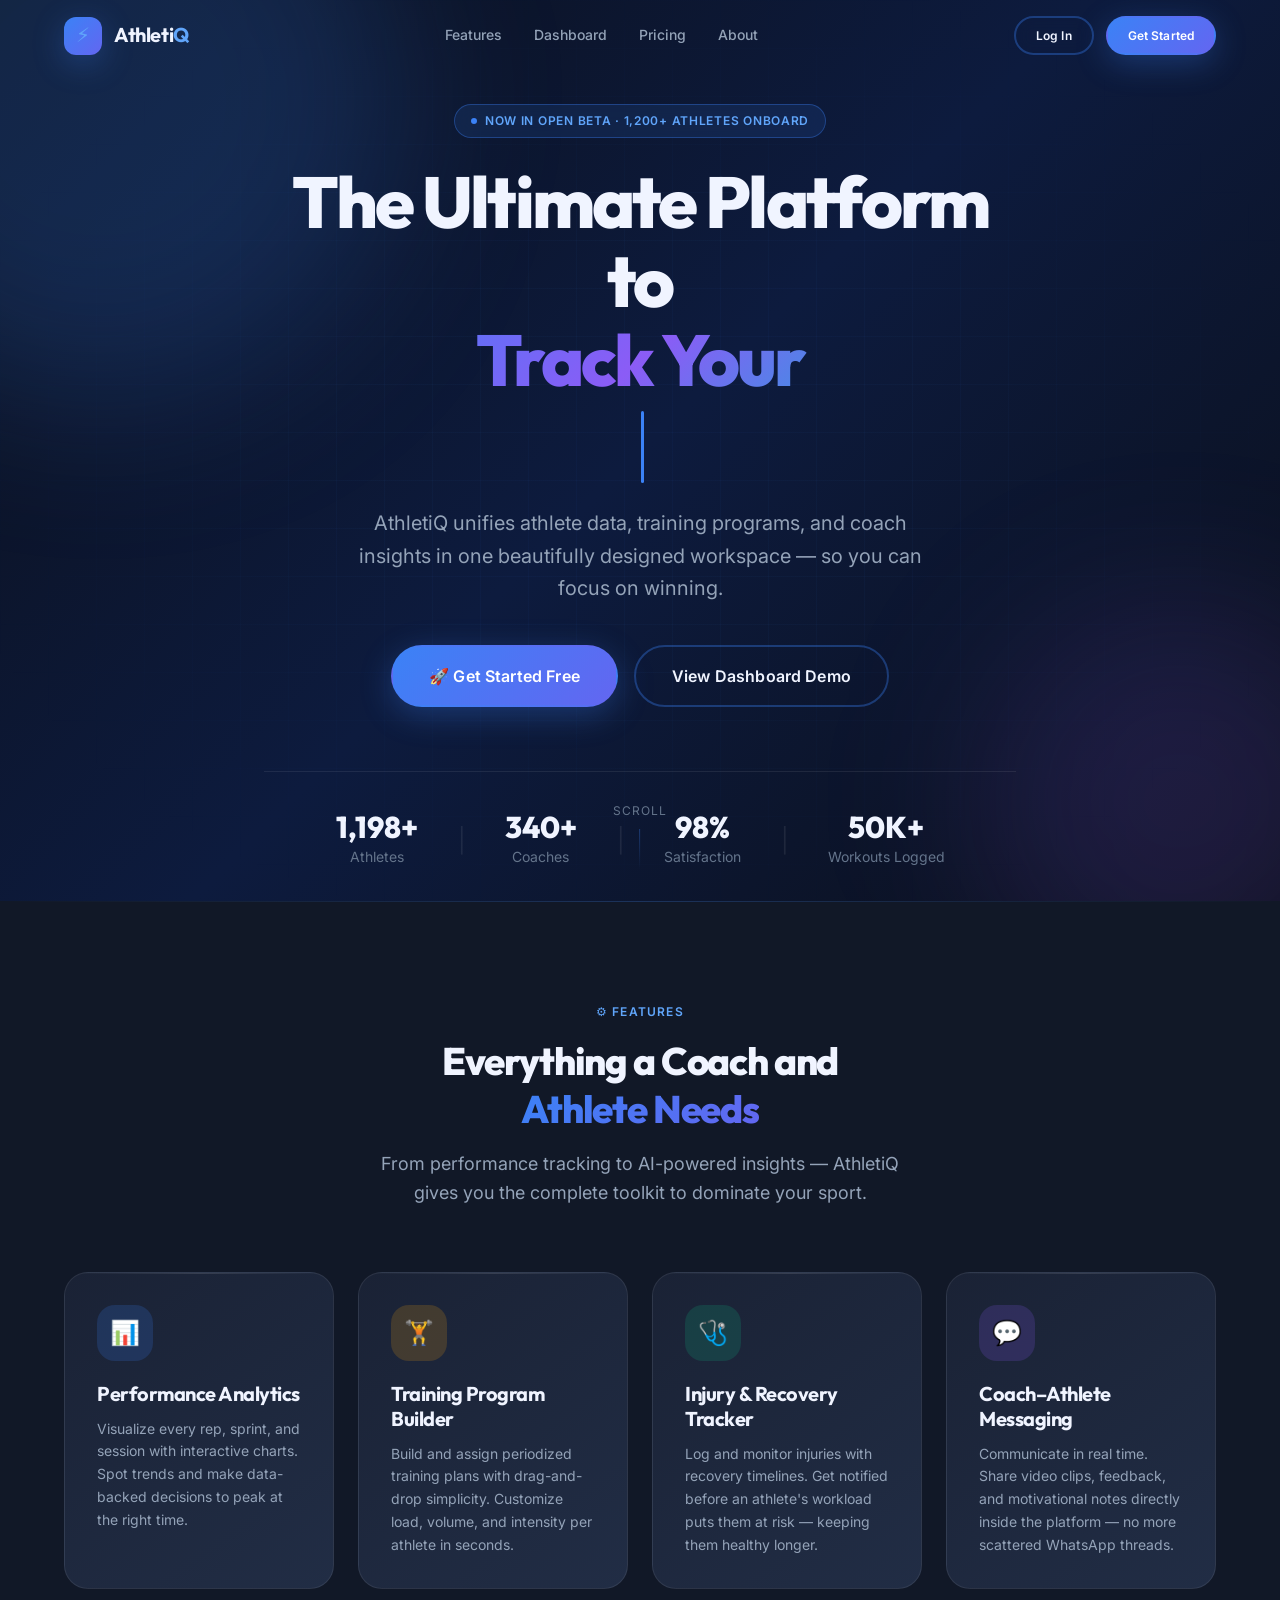
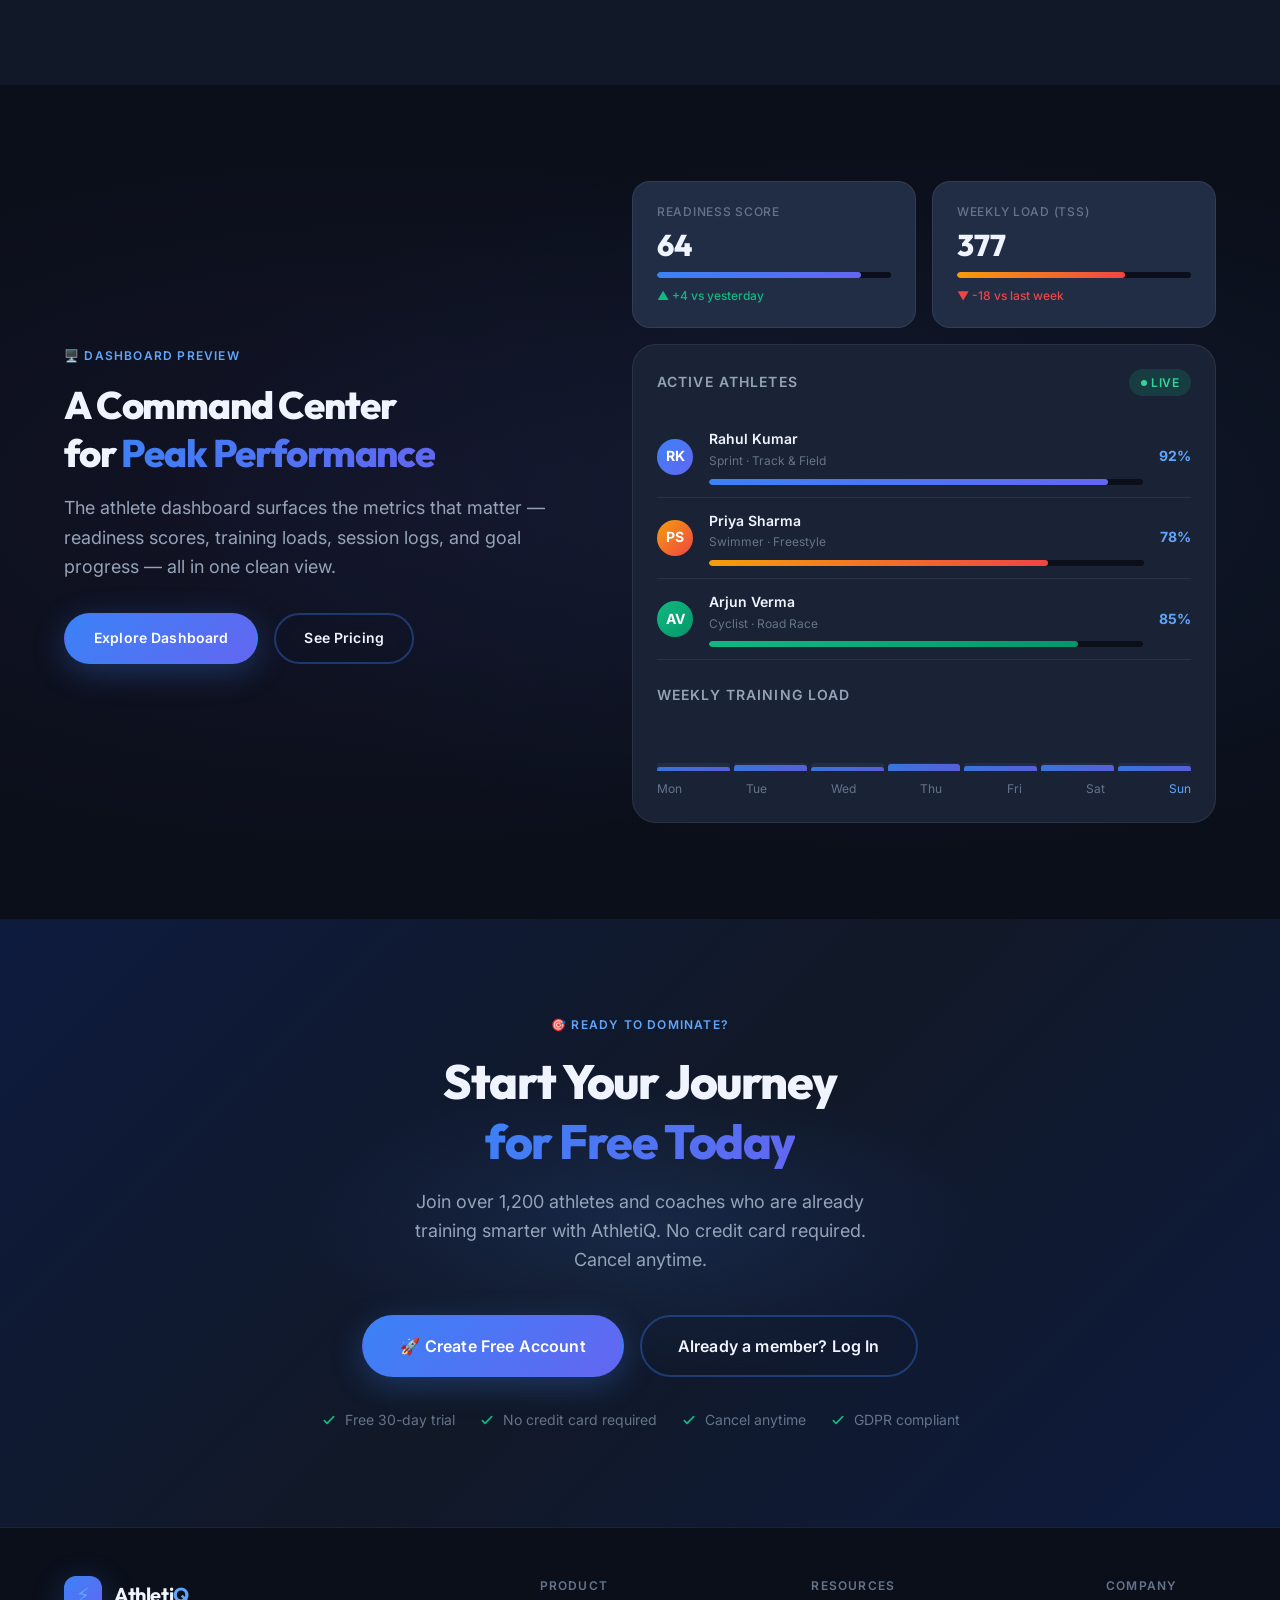
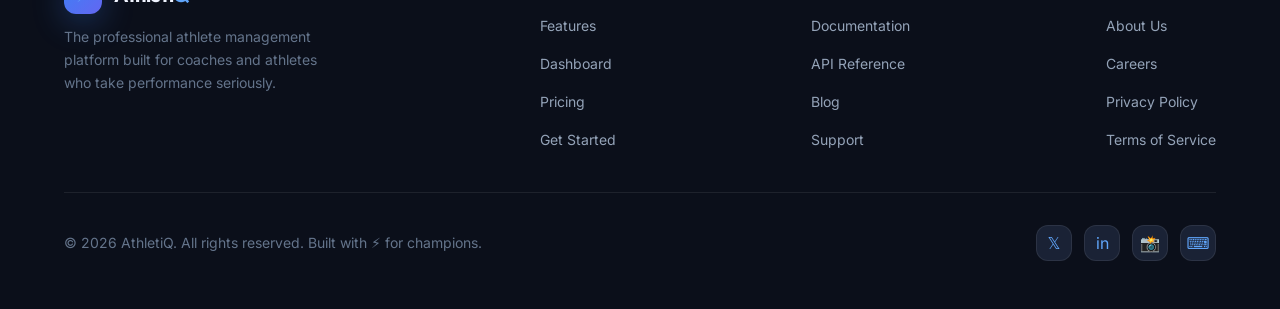
==== index.html @ e7fbe0a1 "Added frontend files" ====
<!DOCTYPE html>
<html lang="en">
<head>
  <meta charset="UTF-8" />
  <meta name="viewport" content="width=device-width, initial-scale=1.0" />
  <meta name="description" content="AthletiQ – The professional Athlete Management System for coaches and athletes. Track performance, manage training programs, and reach peak potential." />
  <meta name="keywords" content="athlete management, sports performance, coaching platform, training tracker" />
  <meta name="author" content="AthletiQ Team" />

  <!-- Open Graph -->
  <meta property="og:title" content="AthletiQ – Athlete Management System" />
  <meta property="og:description" content="Track performance, manage training programs, and reach peak potential." />
  <meta property="og:type" content="website" />

  <title>AthletiQ – Athlete Management System</title>

  <!-- Favicon (emoji fallback) -->
  <link rel="icon" href="data:image/svg+xml,<svg xmlns='http://www.w3.org/2000/svg' viewBox='0 0 100 100'><text y='.9em' font-size='90'>⚡</text></svg>" />

  <!-- CSS: Design Tokens → Base → Components → Layout → Page → Responsive -->
  <link rel="stylesheet" href="assets/css/variables.css" />
  <link rel="stylesheet" href="assets/css/base.css" />
  <link rel="stylesheet" href="assets/css/components.css" />
  <link rel="stylesheet" href="assets/css/layout.css" />
  <link rel="stylesheet" href="assets/css/home.css" />
  <link rel="stylesheet" href="assets/css/responsive.css" />
</head>

<body>

  <!-- ====================================================
       NAVBAR
       ==================================================== -->
  <header id="navbar" class="navbar" role="banner">
    <div class="container">

      <!-- Logo -->
      <a href="#" class="nav-logo" aria-label="AthletiQ Home">
        <div class="nav-logo-icon" aria-hidden="true">⚡</div>
        <span class="nav-logo-text">Athleti<span>Q</span></span>
      </a>

      <!-- Desktop Navigation -->
      <nav class="nav-links" role="navigation" aria-label="Main navigation">
        <a href="#features"   class="nav-link">Features</a>
        <a href="#dashboard"  class="nav-link">Dashboard</a>
        <a href="#pricing"    class="nav-link">Pricing</a>
        <a href="#about"      class="nav-link">About</a>
      </nav>

      <!-- Desktop Auth Buttons -->
      <div class="nav-actions">
        <a href="pages/login.html"    class="btn btn-outline btn-sm">Log In</a>
        <a href="pages/register.html" class="btn btn-primary btn-sm">Get Started</a>
      </div>

      <!-- Mobile Hamburger -->
      <button
        id="hamburger"
        class="nav-hamburger"
        aria-label="Toggle navigation"
        aria-expanded="false"
        aria-controls="mobileMenu"
      >
        <span></span>
        <span></span>
        <span></span>
      </button>

    </div><!-- /.container -->
  </header>

  <!-- Mobile Navigation Menu -->
  <nav id="mobileMenu" class="nav-mobile" role="navigation" aria-label="Mobile navigation">
    <a href="#features"   class="nav-link">Features</a>
    <a href="#dashboard"  class="nav-link">Dashboard</a>
    <a href="#pricing"    class="nav-link">Pricing</a>
    <a href="#about"      class="nav-link">About</a>
    <div style="display:flex;gap:var(--sp-3);margin-top:var(--sp-2);">
      <a href="pages/login.html"    class="btn btn-outline btn-sm" style="flex:1;justify-content:center;">Log In</a>
      <a href="pages/register.html" class="btn btn-primary btn-sm" style="flex:1;justify-content:center;">Get Started</a>
    </div>
  </nav>


  <main>

    <!-- ====================================================
         HERO SECTION
         ==================================================== -->
    <section id="home" class="hero" aria-labelledby="hero-heading">

      <!-- Decorative background grid -->
      <div class="hero-grid" aria-hidden="true"></div>

      <!-- Glow orbs -->
      <div class="glow-orb orb-blue  hero-orb-1" aria-hidden="true"></div>
      <div class="glow-orb orb-purple hero-orb-2" aria-hidden="true"></div>

      <div class="hero-content">

        <!-- Pre-title badge -->
        <div class="hero-badge fade-up" aria-label="Trusted by professionals">
          <span class="hero-badge-dot" aria-hidden="true"></span>
          Now in Open Beta · 1,200+ Athletes Onboard
        </div>

        <!-- Main Headline -->
        <h1 id="hero-heading" class="hero-title fade-up delay-1">
          The Ultimate Platform to
          <span class="hero-title-line2" id="typewriter-target" aria-live="polite">Track Your Performance</span><span class="typewriter-cursor" aria-hidden="true"></span>
        </h1>

        <!-- Sub-text -->
        <p class="hero-sub fade-up delay-2">
          AthletiQ unifies athlete data, training programs, and coach insights in one
          beautifully designed workspace — so you can focus on winning.
        </p>

        <!-- CTAs -->
        <div class="hero-cta fade-up delay-3">
          <a href="pages/register.html" class="btn btn-primary btn-lg">
            🚀 Get Started Free
          </a>
          <a href="#dashboard" class="btn btn-outline btn-lg">
            View Dashboard Demo
          </a>
        </div>

        <!-- Hero Stats -->
        <div class="hero-stats fade-up delay-4" aria-label="Platform statistics">
          <div class="hero-stat">
            <div class="hero-stat-value" data-count="1200" data-suffix="+" aria-label="1200+ Athletes">0+</div>
            <div class="hero-stat-label">Athletes</div>
          </div>
          <div class="hero-stat" role="separator" aria-hidden="true" style="color:var(--clr-border);font-size:1.5rem;">|</div>
          <div class="hero-stat">
            <div class="hero-stat-value" data-count="340" data-suffix="+" aria-label="340+ Coaches">0+</div>
            <div class="hero-stat-label">Coaches</div>
          </div>
          <div class="hero-stat" role="separator" aria-hidden="true" style="color:var(--clr-border);font-size:1.5rem;">|</div>
          <div class="hero-stat">
            <div class="hero-stat-value" data-count="98" data-suffix="%" aria-label="98% Satisfaction">0%</div>
            <div class="hero-stat-label">Satisfaction</div>
          </div>
          <div class="hero-stat" role="separator" aria-hidden="true" style="color:var(--clr-border);font-size:1.5rem;">|</div>
          <div class="hero-stat">
            <div class="hero-stat-value" data-count="50" data-suffix="K+" aria-label="50K+ Workouts logged">0+</div>
            <div class="hero-stat-label">Workouts Logged</div>
          </div>
        </div>

      </div><!-- /.hero-content -->

      <!-- Scroll hint -->
      <div class="scroll-indicator" aria-hidden="true">
        <span>Scroll</span>
        <div class="scroll-indicator-line"></div>
      </div>

    </section><!-- /.hero -->


    <!-- ====================================================
         FEATURES SECTION
         ==================================================== -->
    <section id="features" class="features section-pad" aria-labelledby="features-heading">
      <div class="container">

        <!-- Section Header -->
        <div class="section-header fade-up">
          <p class="section-tag">⚙️ Features</p>
          <h2 id="features-heading" class="section-title">
            Everything a Coach and<br>
            <span class="text-gradient">Athlete Needs</span>
          </h2>
          <p class="section-subtitle">
            From performance tracking to AI-powered insights — AthletiQ gives you the
            complete toolkit to dominate your sport.
          </p>
        </div>

        <!-- Feature Cards -->
        <div class="features-grid">

          <!-- Card 1 -->
          <article class="card fade-up delay-1">
            <div class="icon-circle icon-circle-blue" aria-hidden="true">📊</div>
            <h3 class="feature-card-title">Performance Analytics</h3>
            <p class="feature-card-desc">
              Visualize every rep, sprint, and session with interactive charts.
              Spot trends and make data-backed decisions to peak at the right time.
            </p>
          </article>

          <!-- Card 2 -->
          <article class="card fade-up delay-2">
            <div class="icon-circle icon-circle-gold" aria-hidden="true">🏋️</div>
            <h3 class="feature-card-title">Training Program Builder</h3>
            <p class="feature-card-desc">
              Build and assign periodized training plans with drag-and-drop simplicity.
              Customize load, volume, and intensity per athlete in seconds.
            </p>
          </article>

          <!-- Card 3 -->
          <article class="card fade-up delay-3">
            <div class="icon-circle icon-circle-green" aria-hidden="true">🩺</div>
            <h3 class="feature-card-title">Injury & Recovery Tracker</h3>
            <p class="feature-card-desc">
              Log and monitor injuries with recovery timelines. Get notified before
              an athlete's workload puts them at risk — keeping them healthy longer.
            </p>
          </article>

          <!-- Card 4 -->
          <article class="card fade-up delay-4">
            <div class="icon-circle icon-circle-purple" aria-hidden="true">💬</div>
            <h3 class="feature-card-title">Coach–Athlete Messaging</h3>
            <p class="feature-card-desc">
              Communicate in real time. Share video clips, feedback, and motivational
              notes directly inside the platform — no more scattered WhatsApp threads.
            </p>
          </article>

        </div><!-- /.features-grid -->

      </div><!-- /.container -->
    </section><!-- /.features -->


    <!-- ====================================================
         DASHBOARD PREVIEW SECTION
         ==================================================== -->
    <section id="dashboard" class="dashboard-section section-pad" aria-labelledby="dashboard-heading">
      <div class="container">

        <div class="dashboard-inner flex gap-12" style="align-items:center;">

          <!-- Left: Text -->
          <div class="dashboard-intro fade-up">
            <p class="section-tag">🖥️ Dashboard Preview</p>
            <h2 id="dashboard-heading" class="section-title">
              A Command Center<br>for <span class="text-gradient">Peak Performance</span>
            </h2>
            <p class="section-subtitle" style="max-width:100%;">
              The athlete dashboard surfaces the metrics that matter — readiness scores,
              training loads, session logs, and goal progress — all in one clean view.
            </p>

            <div class="btn-group flex gap-4 mt-8">
              <a href="pages/register.html" class="btn btn-primary">Explore Dashboard</a>
              <a href="#cta" class="btn btn-outline">See Pricing</a>
            </div>
          </div>

          <!-- Right: Mock Dashboard UI -->
          <div class="dashboard-visual-wrapper fade-up delay-2" style="flex:1.2;">

            <!-- Top Stats Row -->
            <div class="dashboard-grid-layout">

              <div class="stat-card fade-up delay-1">
                <div class="stat-card-label">Readiness Score</div>
                <div class="stat-card-value" data-count="87" data-suffix="">0</div>
                <div class="progress-track" style="margin-top:var(--sp-3);">
                  <div class="progress-fill" data-width="87%" style="--bar-h:87%;background:var(--grad-blue);"></div>
                </div>
                <span class="stat-card-change up">▲ +4 vs yesterday</span>
              </div>

              <div class="stat-card fade-up delay-2">
                <div class="stat-card-label">Weekly Load (TSS)</div>
                <div class="stat-card-value" data-count="512" data-suffix="">0</div>
                <div class="progress-track" style="margin-top:var(--sp-3);">
                  <div class="progress-fill" data-width="72%" style="background:linear-gradient(135deg,#f59e0b,#ef4444);"></div>
                </div>
                <span class="stat-card-change down">▼ -18 vs last week</span>
              </div>

              <!-- Athlete List Panel -->
              <div class="dashboard-main-panel fade-up delay-3">
                <div class="panel-header">
                  <div class="panel-title">Active Athletes</div>
                  <span class="badge badge-green badge-dot">Live</span>
                </div>

                <!-- Athlete rows -->
                <div class="athlete-row">
                  <div class="avatar" aria-label="Athlete RK">RK</div>
                  <div class="athlete-info">
                    <div class="athlete-name">Rahul Kumar</div>
                    <div class="athlete-sport">Sprint · Track &amp; Field</div>
                    <div class="progress-track">
                      <div class="progress-fill" data-width="92%" style="width:0%;"></div>
                    </div>
                  </div>
                  <span class="athlete-score">92%</span>
                </div>

                <div class="athlete-row">
                  <div class="avatar" style="background:var(--grad-gold);">PS</div>
                  <div class="athlete-info">
                    <div class="athlete-name">Priya Sharma</div>
                    <div class="athlete-sport">Swimmer · Freestyle</div>
                    <div class="progress-track">
                      <div class="progress-fill" data-width="78%"  style="width:0%;background:var(--grad-gold);"></div>
                    </div>
                  </div>
                  <span class="athlete-score">78%</span>
                </div>

                <div class="athlete-row">
                  <div class="avatar" style="background:linear-gradient(135deg,#10b981,#059669);">AV</div>
                  <div class="athlete-info">
                    <div class="athlete-name">Arjun Verma</div>
                    <div class="athlete-sport">Cyclist · Road Race</div>
                    <div class="progress-track">
                      <div class="progress-fill" data-width="85%" style="width:0%;background:linear-gradient(135deg,#10b981,#059669);"></div>
                    </div>
                  </div>
                  <span class="athlete-score">85%</span>
                </div>

                <!-- Mini Bar Chart -->
                <div class="panel-title" style="margin-top:var(--sp-6);margin-bottom:var(--sp-2);">Weekly Training Load</div>
                <div class="mini-chart" aria-label="Bar chart of weekly training load">
                  <div class="mini-bar"><div class="mini-bar-fill" style="--bar-h:55%; height:55%;"></div></div>
                  <div class="mini-bar"><div class="mini-bar-fill" style="--bar-h:72%; height:72%;"></div></div>
                  <div class="mini-bar"><div class="mini-bar-fill" style="--bar-h:48%; height:48%;"></div></div>
                  <div class="mini-bar"><div class="mini-bar-fill" style="--bar-h:90%; height:90%;"></div></div>
                  <div class="mini-bar"><div class="mini-bar-fill" style="--bar-h:68%; height:68%;"></div></div>
                  <div class="mini-bar"><div class="mini-bar-fill" style="--bar-h:80%; height:80%;"></div></div>
                  <div class="mini-bar"><div class="mini-bar-fill" style="--bar-h:60%; height:60%;cursor:pointer;"></div></div>
                </div>
                <div style="display:flex;justify-content:space-between;margin-top:var(--sp-2);">
                  <span style="font-size:var(--text-xs);color:var(--clr-text-muted);">Mon</span>
                  <span style="font-size:var(--text-xs);color:var(--clr-text-muted);">Tue</span>
                  <span style="font-size:var(--text-xs);color:var(--clr-text-muted);">Wed</span>
                  <span style="font-size:var(--text-xs);color:var(--clr-text-muted);">Thu</span>
                  <span style="font-size:var(--text-xs);color:var(--clr-text-muted);">Fri</span>
                  <span style="font-size:var(--text-xs);color:var(--clr-text-muted);">Sat</span>
                  <span style="font-size:var(--text-xs);color:var(--clr-primary-light);">Sun</span>
                </div>

              </div><!-- /.dashboard-main-panel -->

            </div><!-- /.dashboard-grid-layout -->

          </div><!-- /.dashboard-visual-wrapper -->

        </div><!-- /.dashboard-inner -->

      </div><!-- /.container -->
    </section><!-- /.dashboard-section -->


    <!-- ====================================================
         CTA SECTION
         ==================================================== -->
    <section id="cta" class="cta-section section-pad" aria-labelledby="cta-heading">
      <div class="container">

        <div class="fade-up">
          <p class="section-tag" style="display:block;text-align:center;">🎯 Ready to Dominate?</p>
          <h2 id="cta-heading" class="cta-title">
            Start Your Journey<br>
            <span class="text-gradient">for Free Today</span>
          </h2>
          <p class="cta-sub">
            Join over 1,200 athletes and coaches who are already training smarter with AthletiQ.
            No credit card required. Cancel anytime.
          </p>

          <div style="display:flex;gap:var(--sp-4);justify-content:center;flex-wrap:wrap;">
            <a href="pages/register.html" class="btn btn-primary btn-lg">
              🚀 Create Free Account
            </a>
            <a href="pages/login.html" class="btn btn-outline btn-lg">
              Already a member? Log In
            </a>
          </div>

          <!-- Trust indicators -->
          <div class="cta-trust">
            <div class="cta-trust-item">
              <svg aria-hidden="true" fill="none" stroke="currentColor" stroke-width="2.5" viewBox="0 0 24 24">
                <path stroke-linecap="round" stroke-linejoin="round" d="M5 13l4 4L19 7"/>
              </svg>
              Free 30-day trial
            </div>
            <div class="cta-trust-item">
              <svg aria-hidden="true" fill="none" stroke="currentColor" stroke-width="2.5" viewBox="0 0 24 24">
                <path stroke-linecap="round" stroke-linejoin="round" d="M5 13l4 4L19 7"/>
              </svg>
              No credit card required
            </div>
            <div class="cta-trust-item">
              <svg aria-hidden="true" fill="none" stroke="currentColor" stroke-width="2.5" viewBox="0 0 24 24">
                <path stroke-linecap="round" stroke-linejoin="round" d="M5 13l4 4L19 7"/>
              </svg>
              Cancel anytime
            </div>
            <div class="cta-trust-item">
              <svg aria-hidden="true" fill="none" stroke="currentColor" stroke-width="2.5" viewBox="0 0 24 24">
                <path stroke-linecap="round" stroke-linejoin="round" d="M5 13l4 4L19 7"/>
              </svg>
              GDPR compliant
            </div>
          </div>

        </div><!-- /.fade-up -->

      </div><!-- /.container -->
    </section><!-- /.cta-section -->

  </main>


  <!-- ====================================================
       FOOTER
       ==================================================== -->
  <footer id="about" class="footer" role="contentinfo">
    <div class="container">

      <div class="footer-top">

        <!-- Brand -->
        <div class="footer-brand">
          <a href="#" class="nav-logo" aria-label="AthletiQ Home">
            <div class="nav-logo-icon" aria-hidden="true">⚡</div>
            <span class="nav-logo-text">Athleti<span>Q</span></span>
          </a>
          <p class="footer-brand-desc">
            The professional athlete management platform built for coaches and athletes
            who take performance seriously.
          </p>
        </div>

        <!-- Product Links -->
        <div>
          <p class=" footer-nav-group-title">Product</p>
          <ul class="footer-nav-list">
            <li><a href="#features">Features</a></li>
            <li><a href="#dashboard">Dashboard</a></li>
            <li><a href="#pricing">Pricing</a></li>
            <li><a href="pages/register.html">Get Started</a></li>
          </ul>
        </div>

        <!-- Resources Links -->
        <div>
          <p class="footer-nav-group-title">Resources</p>
          <ul class="footer-nav-list">
            <li><a href="#">Documentation</a></li>
            <li><a href="#">API Reference</a></li>
            <li><a href="#">Blog</a></li>
            <li><a href="#">Support</a></li>
          </ul>
        </div>

        <!-- Company Links -->
        <div>
          <p class="footer-nav-group-title">Company</p>
          <ul class="footer-nav-list">
            <li><a href="#">About Us</a></li>
            <li><a href="#">Careers</a></li>
            <li><a href="#">Privacy Policy</a></li>
            <li><a href="#">Terms of Service</a></li>
          </ul>
        </div>

      </div><!-- /.footer-top -->

      <div class="footer-bottom">
        <p class="footer-copy">
          &copy; 2026 AthletiQ. All rights reserved. Built with ⚡ for champions.
        </p>
        <div class="footer-socials" aria-label="Social media links">
          <a href="#" class="footer-social-link" aria-label="Twitter">𝕏</a>
          <a href="#" class="footer-social-link" aria-label="LinkedIn">in</a>
          <a href="#" class="footer-social-link" aria-label="Instagram">📸</a>
          <a href="#" class="footer-social-link" aria-label="GitHub">⌨</a>
        </div>
      </div>

    </div><!-- /.container -->
  </footer>


  <!-- ====================================================
       SCRIPTS
       ==================================================== -->
  <script src="assets/js/main.js" defer></script>
  <script src="assets/js/home.js" defer></script>

</body>
</html>
---- assets/css/variables.css ----
/* ============================================================
   DESIGN TOKENS  –  Athlete Management System
   All visual constants live here.  Import first in every CSS file.
   ============================================================ */

:root {

  /* ── Colour Palette ───────────────────────────────────────── */
  --clr-bg-dark:        #0b0f1a;   /* page background              */
  --clr-bg-mid:         #111827;   /* cards, sections              */
  --clr-bg-surface:     #1a2235;   /* elevated surfaces            */
  --clr-bg-surface2:    #212d45;   /* input / panel backgrounds    */

  --clr-primary:        #3b82f6;   /* electric blue                */
  --clr-primary-light:  #60a5fa;
  --clr-primary-dark:   #2563eb;
  --clr-primary-glow:   rgba(59, 130, 246, 0.25);

  --clr-accent:         #f59e0b;   /* gold accent                  */
  --clr-accent-light:   #fbbf24;

  --clr-success:        #10b981;
  --clr-warning:        #f59e0b;
  --clr-danger:         #ef4444;

  --clr-text-primary:   #f0f4ff;
  --clr-text-secondary: #94a3b8;
  --clr-text-muted:     #64748b;
  --clr-border:         rgba(255, 255, 255, 0.08);
  --clr-border-bright:  rgba(59, 130, 246, 0.35);

  /* ── Gradients ────────────────────────────────────────────── */
  --grad-hero:   linear-gradient(135deg, #0b0f1a 0%, #0d1b3e 50%, #0b0f1a 100%);
  --grad-blue:   linear-gradient(135deg, #3b82f6, #6366f1);
  --grad-gold:   linear-gradient(135deg, #f59e0b, #ef4444);
  --grad-card:   linear-gradient(145deg, #1a2235, #212d45);

  /* ── Typography ──────────────────────────────────────────── */
  --font-sans:   'Inter', 'Segoe UI', system-ui, sans-serif;
  --font-display:'Outfit', 'Inter', sans-serif;
  --font-mono:   'JetBrains Mono', 'Fira Code', monospace;

  --text-xs:    0.75rem;
  --text-sm:    0.875rem;
  --text-base:  1rem;
  --text-lg:    1.125rem;
  --text-xl:    1.25rem;
  --text-2xl:   1.5rem;
  --text-3xl:   1.875rem;
  --text-4xl:   2.25rem;
  --text-5xl:   3rem;
  --text-6xl:   3.75rem;

  --fw-regular: 400;
  --fw-medium:  500;
  --fw-semibold:600;
  --fw-bold:    700;
  --fw-extrabold:800;

  --lh-tight:   1.25;
  --lh-snug:    1.375;
  --lh-normal:  1.5;
  --lh-relaxed: 1.625;

  /* ── Spacing ─────────────────────────────────────────────── */
  --sp-1:  0.25rem;
  --sp-2:  0.5rem;
  --sp-3:  0.75rem;
  --sp-4:  1rem;
  --sp-5:  1.25rem;
  --sp-6:  1.5rem;
  --sp-8:  2rem;
  --sp-10: 2.5rem;
  --sp-12: 3rem;
  --sp-16: 4rem;
  --sp-20: 5rem;
  --sp-24: 6rem;
  --sp-32: 8rem;

  /* ── Border Radius ───────────────────────────────────────── */
  --radius-sm:   6px;
  --radius-md:   12px;
  --radius-lg:   18px;
  --radius-xl:   24px;
  --radius-2xl:  32px;
  --radius-full: 9999px;

  /* ── Shadows ─────────────────────────────────────────────── */
  --shadow-sm:  0 1px 3px rgba(0,0,0,0.4);
  --shadow-md:  0 4px 16px rgba(0,0,0,0.5);
  --shadow-lg:  0 8px 32px rgba(0,0,0,0.55);
  --shadow-xl:  0 16px 48px rgba(0,0,0,0.6);
  --shadow-blue:0 8px 32px rgba(59,130,246,0.3);
  --shadow-gold:0 8px 32px rgba(245,158,11,0.3);

  /* ── Transitions ─────────────────────────────────────────── */
  --ease-out:  cubic-bezier(0.16, 1, 0.3, 1);
  --ease-in:   cubic-bezier(0.4, 0, 1, 1);
  --ease-std:  cubic-bezier(0.4, 0, 0.2, 1);

  --dur-fast:   150ms;
  --dur-normal: 250ms;
  --dur-slow:   400ms;
  --dur-slower: 600ms;

  /* ── Layout ──────────────────────────────────────────────── */
  --container-max: 1200px;
  --nav-height:    72px;

  /* ── Z-Index ─────────────────────────────────────────────── */
  --z-base:    1;
  --z-raised:  10;
  --z-floating:100;
  --z-overlay: 200;
  --z-modal:   300;
  --z-nav:     400;
}
---- assets/css/base.css ----
/* ============================================================
   BASE  –  Reset + Global Styles
   Athlete Management System
   ============================================================ */

@import url('https://fonts.googleapis.com/css2?family=Inter:wght@300;400;500;600;700;800&family=Outfit:wght@400;500;600;700;800&family=JetBrains+Mono:wght@400;500&display=swap');

/* ── Modern Reset ────────────────────────────────────────── */
*, *::before, *::after {
  box-sizing: border-box;
  margin: 0;
  padding: 0;
}

html {
  scroll-behavior: smooth;
  font-size: 16px;
  -webkit-text-size-adjust: 100%;
  text-size-adjust: 100%;
}

body {
  font-family: var(--font-sans);
  font-size: var(--text-base);
  font-weight: var(--fw-regular);
  line-height: var(--lh-relaxed);
  color: var(--clr-text-primary);
  background-color: var(--clr-bg-dark);
  -webkit-font-smoothing: antialiased;
  -moz-osx-font-smoothing: grayscale;
  overflow-x: hidden;
}

/* ── Typography Scale ────────────────────────────────────── */
h1, h2, h3, h4, h5, h6 {
  font-family: var(--font-display);
  font-weight: var(--fw-bold);
  line-height: var(--lh-tight);
  color: var(--clr-text-primary);
  letter-spacing: -0.025em;
}

h1 { font-size: clamp(2.5rem, 5vw, var(--text-6xl)); }
h2 { font-size: clamp(1.875rem, 3.5vw, var(--text-4xl)); }
h3 { font-size: clamp(1.5rem, 2.5vw, var(--text-3xl)); }
h4 { font-size: var(--text-2xl); }
h5 { font-size: var(--text-xl); }
h6 { font-size: var(--text-lg); }

p {
  color: var(--clr-text-secondary);
  line-height: var(--lh-relaxed);
}

a {
  color: var(--clr-primary-light);
  text-decoration: none;
  transition: color var(--dur-fast) var(--ease-std);
}

a:hover {
  color: var(--clr-accent-light);
}

img, video, svg {
  display: block;
  max-width: 100%;
}

ul, ol {
  list-style: none;
}

button {
  cursor: pointer;
  border: none;
  background: none;
  font-family: inherit;
}

input, textarea, select {
  font-family: inherit;
  font-size: inherit;
}

/* ── Selection ───────────────────────────────────────────── */
::selection {
  background: var(--clr-primary);
  color: #fff;
}

/* ── Scrollbar ───────────────────────────────────────────── */
::-webkit-scrollbar {
  width: 6px;
  height: 6px;
}

::-webkit-scrollbar-track {
  background: var(--clr-bg-mid);
}

::-webkit-scrollbar-thumb {
  background: var(--clr-bg-surface2);
  border-radius: var(--radius-full);
}

::-webkit-scrollbar-thumb:hover {
  background: var(--clr-primary);
}

/* ── Focus Visible ───────────────────────────────────────── */
:focus-visible {
  outline: 2px solid var(--clr-primary);
  outline-offset: 3px;
  border-radius: var(--radius-sm);
}

/* ── Utility: visually hidden ─────────────────────────────── */
.sr-only {
  position: absolute;
  width: 1px;
  height: 1px;
  padding: 0;
  margin: -1px;
  overflow: hidden;
  clip: rect(0,0,0,0);
  white-space: nowrap;
  border: 0;
}

/* ── Animation: entrance fade-up ─────────────────────────── */
.fade-up {
  opacity: 0;
  transform: translateY(30px);
  transition: opacity var(--dur-slower) var(--ease-out),
              transform var(--dur-slower) var(--ease-out);
}

.fade-up.visible {
  opacity: 1;
  transform: translateY(0);
}

/* staggered delay helpers */
.delay-1 { transition-delay: 100ms; }
.delay-2 { transition-delay: 200ms; }
.delay-3 { transition-delay: 300ms; }
.delay-4 { transition-delay: 400ms; }
.delay-5 { transition-delay: 500ms; }
---- assets/css/components.css ----
/* ============================================================
   COMPONENTS  –  Reusable UI Atoms & Molecules
   Athlete Management System
   ============================================================ */

/* ─────────────────────────────────────────────────────────── 
   BUTTONS
   ─────────────────────────────────────────────────────────── */
.btn {
  display: inline-flex;
  align-items: center;
  justify-content: center;
  gap: var(--sp-2);
  padding: 0.75rem 1.75rem;
  font-family: var(--font-sans);
  font-size: var(--text-sm);
  font-weight: var(--fw-semibold);
  letter-spacing: 0.01em;
  border-radius: var(--radius-full);
  border: 2px solid transparent;
  cursor: pointer;
  transition:
    background var(--dur-normal) var(--ease-std),
    color var(--dur-normal) var(--ease-std),
    border-color var(--dur-normal) var(--ease-std),
    transform var(--dur-fast) var(--ease-std),
    box-shadow var(--dur-normal) var(--ease-std);
  white-space: nowrap;
  user-select: none;
  position: relative;
  overflow: hidden;
}

.btn::after {
  content: '';
  position: absolute;
  inset: 0;
  background: rgba(255,255,255,0.08);
  opacity: 0;
  transition: opacity var(--dur-fast) var(--ease-std);
}

.btn:hover::after  { opacity: 1; }
.btn:active        { transform: scale(0.97); }

/* Primary */
.btn-primary {
  background: var(--grad-blue);
  color: #fff;
  box-shadow: var(--shadow-blue);
}

.btn-primary:hover {
  box-shadow: 0 12px 40px rgba(59,130,246,0.45);
  transform: translateY(-2px);
}

/* Outline / Ghost */
.btn-outline {
  background: transparent;
  color: var(--clr-text-primary);
  border-color: var(--clr-border-bright);
  backdrop-filter: blur(8px);
}

.btn-outline:hover {
  border-color: var(--clr-primary);
  color: var(--clr-primary-light);
  transform: translateY(-2px);
}

/* Accent / Gold */
.btn-accent {
  background: var(--grad-gold);
  color: #fff;
  box-shadow: var(--shadow-gold);
}

.btn-accent:hover {
  box-shadow: 0 12px 40px rgba(245,158,11,0.45);
  transform: translateY(-2px);
}

/* Sizes */
.btn-sm { padding: 0.5rem 1.25rem; font-size: var(--text-xs); }
.btn-lg { padding: 1rem 2.25rem;   font-size: var(--text-base); }

/* Icon button */
.btn-icon {
  padding: 0.625rem;
  border-radius: var(--radius-md);
}

/* ─────────────────────────────────────────────────────────── 
   CARDS
   ─────────────────────────────────────────────────────────── */
.card {
  background: var(--grad-card);
  border: 1px solid var(--clr-border);
  border-radius: var(--radius-xl);
  padding: var(--sp-8);
  transition:
    transform var(--dur-normal) var(--ease-out),
    box-shadow var(--dur-normal) var(--ease-out),
    border-color var(--dur-normal) var(--ease-std);
  position: relative;
  overflow: hidden;
}

.card::before {
  content: '';
  position: absolute;
  top: 0; left: 0; right: 0;
  height: 1px;
  background: linear-gradient(90deg, transparent, rgba(255,255,255,0.12), transparent);
}

.card:hover {
  transform: translateY(-6px);
  box-shadow: var(--shadow-lg);
  border-color: var(--clr-border-bright);
}

/* ─────────────────────────────────────────────────────────── 
   ICON CIRCLE (feature icons)
   ─────────────────────────────────────────────────────────── */
.icon-circle {
  width: 56px;
  height: 56px;
  border-radius: var(--radius-lg);
  display: flex;
  align-items: center;
  justify-content: center;
  font-size: 1.5rem;
  margin-bottom: var(--sp-5);
  transition: transform var(--dur-normal) var(--ease-out);
}

.card:hover .icon-circle {
  transform: scale(1.1) rotate(-5deg);
}

.icon-circle-blue   { background: rgba(59,130,246,0.18);  }
.icon-circle-gold   { background: rgba(245,158,11,0.18);  }
.icon-circle-green  { background: rgba(16,185,129,0.18);  }
.icon-circle-purple { background: rgba(139,92,246,0.18);  }

/* ─────────────────────────────────────────────────────────── 
   BADGES & CHIPS
   ─────────────────────────────────────────────────────────── */
.badge {
  display: inline-flex;
  align-items: center;
  gap: var(--sp-1);
  padding: 0.25rem 0.75rem;
  border-radius: var(--radius-full);
  font-size: var(--text-xs);
  font-weight: var(--fw-semibold);
  letter-spacing: 0.04em;
  text-transform: uppercase;
}

.badge-blue   { background: rgba(59,130,246,0.18); color: var(--clr-primary-light); }
.badge-gold   { background: rgba(245,158,11,0.18); color: var(--clr-accent-light);  }
.badge-green  { background: rgba(16,185,129,0.18); color: #34d399;                  }
.badge-dot::before {
  content: '';
  width: 6px; height: 6px;
  border-radius: 50%;
  background: currentColor;
  display: inline-block;
}

/* ─────────────────────────────────────────────────────────── 
   SECTION TITLES
   ─────────────────────────────────────────────────────────── */
.section-tag {
  display: inline-block;
  font-size: var(--text-xs);
  font-weight: var(--fw-semibold);
  letter-spacing: 0.1em;
  text-transform: uppercase;
  color: var(--clr-primary-light);
  margin-bottom: var(--sp-4);
}

.section-title {
  font-family: var(--font-display);
  font-size: clamp(1.75rem, 3vw, 2.5rem);
  font-weight: var(--fw-extrabold);
  letter-spacing: -0.03em;
  line-height: var(--lh-tight);
  margin-bottom: var(--sp-4);
}

.section-subtitle {
  font-size: var(--text-lg);
  color: var(--clr-text-secondary);
  max-width: 560px;
  line-height: var(--lh-relaxed);
}

.section-header {
  text-align: center;
  margin-bottom: var(--sp-16);
}

.section-header .section-subtitle {
  margin: 0 auto;
}

/* Text gradient */
.text-gradient {
  background: var(--grad-blue);
  -webkit-background-clip: text;
  -webkit-text-fill-color: transparent;
  background-clip: text;
}

.text-gradient-gold {
  background: var(--grad-gold);
  -webkit-background-clip: text;
  -webkit-text-fill-color: transparent;
  background-clip: text;
}

/* ─────────────────────────────────────────────────────────── 
   DIVIDER
   ─────────────────────────────────────────────────────────── */
.divider {
  height: 1px;
  background: linear-gradient(90deg, transparent, var(--clr-border), transparent);
  border: none;
  margin: var(--sp-16) 0;
}

/* ─────────────────────────────────────────────────────────── 
   STAT CARD (dashboard preview)
   ─────────────────────────────────────────────────────────── */
.stat-card {
  background: var(--clr-bg-surface2);
  border: 1px solid var(--clr-border);
  border-radius: var(--radius-lg);
  padding: var(--sp-5) var(--sp-6);
}

.stat-card-label {
  font-size: var(--text-xs);
  color: var(--clr-text-muted);
  font-weight: var(--fw-medium);
  text-transform: uppercase;
  letter-spacing: 0.06em;
  margin-bottom: var(--sp-2);
}

.stat-card-value {
  font-size: var(--text-3xl);
  font-weight: var(--fw-extrabold);
  color: var(--clr-text-primary);
  font-family: var(--font-display);
  line-height: 1;
}

.stat-card-change {
  font-size: var(--text-xs);
  font-weight: var(--fw-medium);
  margin-top: var(--sp-2);
  display: inline-flex;
  align-items: center;
  gap: 4px;
}

.stat-card-change.up   { color: var(--clr-success); }
.stat-card-change.down { color: var(--clr-danger);  }

/* ─────────────────────────────────────────────────────────── 
   AVATAR
   ─────────────────────────────────────────────────────────── */
.avatar {
  width: 36px;
  height: 36px;
  border-radius: 50%;
  background: var(--grad-blue);
  display: flex;
  align-items: center;
  justify-content: center;
  font-size: var(--text-sm);
  font-weight: var(--fw-bold);
  color: #fff;
  flex-shrink: 0;
}

/* ─────────────────────────────────────────────────────────── 
   PROGRESS BAR
   ─────────────────────────────────────────────────────────── */
.progress-track {
  height: 6px;
  background: var(--clr-bg-dark);
  border-radius: var(--radius-full);
  overflow: hidden;
  margin-top: var(--sp-2);
}

.progress-fill {
  height: 100%;
  border-radius: var(--radius-full);
  background: var(--grad-blue);
  transition: width 1s var(--ease-out);
}

/* ─────────────────────────────────────────────────────────── 
   GLOW ORBS (decorative background)
   ─────────────────────────────────────────────────────────── */
.glow-orb {
  position: absolute;
  border-radius: 50%;
  filter: blur(80px);
  pointer-events: none;
  z-index: 0;
}

.orb-blue  { background: rgba(59,130,246,0.20); }
.orb-gold  { background: rgba(245,158,11,0.12); }
.orb-purple{ background: rgba(139,92,246,0.14); }
---- assets/css/layout.css ----
/* ============================================================
   LAYOUT  –  Container, Grid, Flex Helpers
   Athlete Management System
   ============================================================ */

/* ── Container ───────────────────────────────────────────── */
.container {
  width: 100%;
  max-width: var(--container-max);
  margin-inline: auto;
  padding-inline: var(--sp-6);
}

.container-narrow {
  max-width: 760px;
  margin-inline: auto;
  padding-inline: var(--sp-6);
}

/* ── Section Padding ─────────────────────────────────────── */
.section-pad {
  padding-block: var(--sp-24);
}

.section-pad-sm {
  padding-block: var(--sp-16);
}

/* ── Flex Helpers ────────────────────────────────────────── */
.flex         { display: flex; }
.flex-col     { flex-direction: column; }
.flex-center  { display: flex; align-items: center; justify-content: center; }
.flex-between { display: flex; align-items: center; justify-content: space-between; }
.flex-start   { display: flex; align-items: flex-start; }
.flex-wrap    { flex-wrap: wrap; }
.gap-2        { gap: var(--sp-2); }
.gap-3        { gap: var(--sp-3); }
.gap-4        { gap: var(--sp-4); }
.gap-6        { gap: var(--sp-6); }
.gap-8        { gap: var(--sp-8); }
.gap-12       { gap: var(--sp-12); }

/* ── Grid Helpers ────────────────────────────────────────── */
.grid-2 {
  display: grid;
  grid-template-columns: repeat(2, 1fr);
  gap: var(--sp-8);
}

.grid-3 {
  display: grid;
  grid-template-columns: repeat(3, 1fr);
  gap: var(--sp-6);
}

.grid-4 {
  display: grid;
  grid-template-columns: repeat(4, 1fr);
  gap: var(--sp-6);
}

.grid-auto-fit {
  display: grid;
  grid-template-columns: repeat(auto-fit, minmax(280px, 1fr));
  gap: var(--sp-6);
}

/* ── Alignment Helpers ───────────────────────────────────── */
.text-center { text-align: center; }
.text-left   { text-align: left; }
.text-right  { text-align: right; }

/* ── Spacing Helpers ─────────────────────────────────────── */
.mt-4  { margin-top: var(--sp-4); }
.mt-6  { margin-top: var(--sp-6); }
.mt-8  { margin-top: var(--sp-8); }
.mt-12 { margin-top: var(--sp-12); }
.mb-4  { margin-bottom: var(--sp-4); }
.mb-6  { margin-bottom: var(--sp-6); }
.mb-8  { margin-bottom: var(--sp-8); }

/* ── Position ────────────────────────────────────────────── */
.relative { position: relative; }
.overflow-hidden { overflow: hidden; }

/* ── Colors ──────────────────────────────────────────────── */
.bg-mid     { background-color: var(--clr-bg-mid); }
.bg-surface { background-color: var(--clr-bg-surface); }
---- assets/css/home.css ----
/* ============================================================
   HOME  –  Homepage-Specific Section Styles
   Athlete Management System
   ============================================================ */

/* ─────────────────────────────────────────────────────────── 
   NAVBAR
   ─────────────────────────────────────────────────────────── */
.navbar {
  position: fixed;
  top: 0; left: 0; right: 0;
  height: var(--nav-height);
  z-index: var(--z-nav);
  transition: background var(--dur-slow) var(--ease-std),
              box-shadow var(--dur-slow) var(--ease-std),
              border-color var(--dur-slow) var(--ease-std);
  border-bottom: 1px solid transparent;
}

.navbar.scrolled {
  background: rgba(11, 15, 26, 0.85);
  backdrop-filter: blur(20px);
  -webkit-backdrop-filter: blur(20px);
  border-bottom-color: var(--clr-border);
  box-shadow: var(--shadow-md);
}

.navbar .container {
  height: 100%;
  display: flex;
  align-items: center;
  justify-content: space-between;
}

/* Logo */
.nav-logo {
  display: flex;
  align-items: center;
  gap: var(--sp-3);
  text-decoration: none;
}

.nav-logo-icon {
  width: 38px;
  height: 38px;
  background: var(--grad-blue);
  border-radius: var(--radius-md);
  display: flex;
  align-items: center;
  justify-content: center;
  font-size: 1.25rem;
  box-shadow: var(--shadow-blue);
  transition: transform var(--dur-normal) var(--ease-out);
}

.nav-logo:hover .nav-logo-icon {
  transform: rotate(-8deg) scale(1.08);
}

.nav-logo-text {
  font-family: var(--font-display);
  font-size: var(--text-xl);
  font-weight: var(--fw-bold);
  color: var(--clr-text-primary);
  letter-spacing: -0.02em;
}

.nav-logo-text span {
  color: var(--clr-primary-light);
}

/* Nav Links */
.nav-links {
  display: flex;
  align-items: center;
  gap: var(--sp-8);
}

.nav-link {
  font-size: var(--text-sm);
  font-weight: var(--fw-medium);
  color: var(--clr-text-secondary);
  text-decoration: none;
  position: relative;
  transition: color var(--dur-fast) var(--ease-std);
}

.nav-link::after {
  content: '';
  position: absolute;
  bottom: -4px; left: 0;
  width: 0; height: 2px;
  background: var(--clr-primary);
  border-radius: var(--radius-full);
  transition: width var(--dur-normal) var(--ease-out);
}

.nav-link:hover {
  color: var(--clr-text-primary);
}

.nav-link:hover::after {
  width: 100%;
}

/* Nav Actions */
.nav-actions {
  display: flex;
  align-items: center;
  gap: var(--sp-3);
}

/* Hamburger */
.nav-hamburger {
  display: none;
  flex-direction: column;
  gap: 5px;
  background: none;
  border: none;
  cursor: pointer;
  padding: var(--sp-2);
}

.nav-hamburger span {
  display: block;
  width: 22px;
  height: 2px;
  background: var(--clr-text-primary);
  border-radius: var(--radius-full);
  transition: transform var(--dur-normal) var(--ease-std),
              opacity var(--dur-fast) var(--ease-std);
}

.nav-hamburger.open span:nth-child(1) { transform: translateY(7px) rotate(45deg); }
.nav-hamburger.open span:nth-child(2) { opacity: 0; }
.nav-hamburger.open span:nth-child(3) { transform: translateY(-7px) rotate(-45deg); }

/* Mobile Menu */
.nav-mobile {
  position: fixed;
  top: var(--nav-height);
  left: 0; right: 0;
  background: rgba(11, 15, 26, 0.95);
  backdrop-filter: blur(20px);
  padding: var(--sp-6);
  border-bottom: 1px solid var(--clr-border);
  display: none;
  flex-direction: column;
  gap: var(--sp-4);
  z-index: var(--z-nav);
  animation: slideDown var(--dur-normal) var(--ease-out);
}

.nav-mobile.open {
  display: flex;
}

.nav-mobile .nav-link {
  font-size: var(--text-base);
  padding: var(--sp-3) 0;
  border-bottom: 1px solid var(--clr-border);
}

.nav-mobile .nav-link::after { display: none; }

@keyframes slideDown {
  from { opacity: 0; transform: translateY(-10px); }
  to   { opacity: 1; transform: translateY(0); }
}

/* ─────────────────────────────────────────────────────────── 
   HERO SECTION
   ─────────────────────────────────────────────────────────── */
.hero {
  position: relative;
  min-height: 100vh;
  display: flex;
  align-items: center;
  justify-content: center;
  overflow: hidden;
  padding-top: var(--nav-height);
  background: var(--grad-hero);
}

/* Animated grid mesh */
.hero-grid {
  position: absolute;
  inset: 0;
  background-image:
    linear-gradient(rgba(59,130,246,0.04) 1px, transparent 1px),
    linear-gradient(90deg, rgba(59,130,246,0.04) 1px, transparent 1px);
  background-size: 48px 48px;
  mask-image: radial-gradient(ellipse at center, black 30%, transparent 80%);
  -webkit-mask-image: radial-gradient(ellipse at center, black 30%, transparent 80%);
}

/* Glow orbs in hero */
.hero-orb-1 {
  width: 600px; height: 600px;
  top: -200px; left: -200px;
}

.hero-orb-2 {
  width: 400px; height: 400px;
  bottom: -100px; right: -100px;
}

.hero-content {
  position: relative;
  z-index: var(--z-base);
  text-align: center;
  max-width: 800px;
  padding: var(--sp-8) var(--sp-6);
}

.hero-badge {
  display: inline-flex;
  align-items: center;
  gap: var(--sp-2);
  background: rgba(59,130,246,0.12);
  border: 1px solid var(--clr-border-bright);
  border-radius: var(--radius-full);
  padding: 0.375rem 1rem;
  font-size: var(--text-xs);
  font-weight: var(--fw-semibold);
  color: var(--clr-primary-light);
  letter-spacing: 0.06em;
  text-transform: uppercase;
  margin-bottom: var(--sp-6);
  backdrop-filter: blur(8px);
  animation: fadeIn 0.8s var(--ease-out);
}

.hero-badge-dot {
  width: 6px; height: 6px;
  background: var(--clr-primary);
  border-radius: 50%;
  animation: pulse 1.5s ease-in-out infinite;
}

@keyframes pulse {
  0%, 100% { opacity: 1; transform: scale(1); }
  50%        { opacity: 0.5; transform: scale(1.4); }
}

.hero-title {
  font-size: clamp(2.75rem, 6vw, 4.5rem);
  font-weight: var(--fw-extrabold);
  line-height: 1.1;
  letter-spacing: -0.04em;
  margin-bottom: var(--sp-6);
  animation: fadeInUp 0.9s var(--ease-out) 0.15s both;
}

.hero-title-line2 {
  display: block;
  background: linear-gradient(135deg, #3b82f6, #8b5cf6, #06b6d4);
  -webkit-background-clip: text;
  -webkit-text-fill-color: transparent;
  background-clip: text;
}

.hero-sub {
  font-size: var(--text-xl);
  color: var(--clr-text-secondary);
  max-width: 580px;
  margin: 0 auto var(--sp-10) auto;
  line-height: var(--lh-relaxed);
  animation: fadeInUp 0.9s var(--ease-out) 0.3s both;
}

.hero-cta {
  display: flex;
  align-items: center;
  justify-content: center;
  gap: var(--sp-4);
  flex-wrap: wrap;
  animation: fadeInUp 0.9s var(--ease-out) 0.45s both;
}

.hero-stats {
  display: flex;
  align-items: center;
  justify-content: center;
  gap: var(--sp-10);
  margin-top: var(--sp-16);
  padding-top: var(--sp-10);
  border-top: 1px solid var(--clr-border);
  animation: fadeInUp 0.9s var(--ease-out) 0.6s both;
  flex-wrap: wrap;
}

.hero-stat {
  text-align: center;
}

.hero-stat-value {
  font-family: var(--font-display);
  font-size: var(--text-3xl);
  font-weight: var(--fw-extrabold);
  color: var(--clr-text-primary);
  line-height: 1;
}

.hero-stat-label {
  font-size: var(--text-sm);
  color: var(--clr-text-muted);
  margin-top: var(--sp-1);
}

/* Scroll indicator */
.scroll-indicator {
  position: absolute;
  bottom: var(--sp-8);
  left: 50%;
  transform: translateX(-50%);
  display: flex;
  flex-direction: column;
  align-items: center;
  gap: var(--sp-2);
  color: var(--clr-text-muted);
  font-size: var(--text-xs);
  letter-spacing: 0.08em;
  text-transform: uppercase;
  animation: bounce 2s ease-in-out infinite;
}

.scroll-indicator-line {
  width: 1px;
  height: 40px;
  background: linear-gradient(to bottom, var(--clr-border-bright), transparent);
}

@keyframes bounce {
  0%, 100% { transform: translateX(-50%) translateY(0); }
  50%        { transform: translateX(-50%) translateY(6px); }
}

/* ─────────────────────────────────────────────────────────── 
   FEATURES SECTION
   ─────────────────────────────────────────────────────────── */
.features {
  background-color: var(--clr-bg-mid);
  position: relative;
}

.features::before {
  content: '';
  position: absolute;
  top: 0; left: 0; right: 0;
  height: 1px;
  background: linear-gradient(90deg, transparent, var(--clr-primary-glow), transparent);
}

.features-grid {
  display: grid;
  grid-template-columns: repeat(auto-fit, minmax(260px, 1fr));
  gap: var(--sp-6);
}

.feature-card-title {
  font-size: var(--text-xl);
  font-weight: var(--fw-bold);
  margin-bottom: var(--sp-3);
  color: var(--clr-text-primary);
}

.feature-card-desc {
  font-size: var(--text-sm);
  color: var(--clr-text-secondary);
  line-height: var(--lh-relaxed);
}

/* ─────────────────────────────────────────────────────────── 
   DASHBOARD PREVIEW SECTION
   ─────────────────────────────────────────────────────────── */
.dashboard-section {
  position: relative;
  overflow: hidden;
}

.dashboard-section::before {
  content: '';
  position: absolute;
  inset: 0;
  background:
    radial-gradient(ellipse at 70% 50%, rgba(59,130,246,0.08) 0%, transparent 60%),
    radial-gradient(ellipse at 30% 50%, rgba(139,92,246,0.06) 0%, transparent 60%);
  pointer-events: none;
}

.dashboard-intro {
  max-width: 520px;
}

.dashboard-intro .section-subtitle {
  margin-top: var(--sp-4);
  max-width: 100%;
}

.dashboard-visual-wrapper {
  position: relative;
  flex: 1;
  min-width: 0;
}

.dashboard-grid-layout {
  display: grid;
  grid-template-columns: 1fr 1fr;
  grid-template-rows: auto auto;
  gap: var(--sp-4);
}

.dashboard-main-panel {
  background: var(--clr-bg-surface);
  border: 1px solid var(--clr-border);
  border-radius: var(--radius-xl);
  padding: var(--sp-6);
  grid-column: 1 / -1;
}

.panel-header {
  display: flex;
  align-items: center;
  justify-content: space-between;
  margin-bottom: var(--sp-5);
}

.panel-title {
  font-size: var(--text-sm);
  font-weight: var(--fw-semibold);
  color: var(--clr-text-secondary);
  text-transform: uppercase;
  letter-spacing: 0.08em;
}

.athlete-row {
  display: flex;
  align-items: center;
  gap: var(--sp-4);
  padding: var(--sp-3) 0;
  border-bottom: 1px solid var(--clr-border);
}

.athlete-row:last-child { border-bottom: none; }

.athlete-info { flex: 1; }
.athlete-name {
  font-size: var(--text-sm);
  font-weight: var(--fw-semibold);
  color: var(--clr-text-primary);
}

.athlete-sport {
  font-size: var(--text-xs);
  color: var(--clr-text-muted);
}

.athlete-score {
  font-size: var(--text-sm);
  font-weight: var(--fw-bold);
  color: var(--clr-primary-light);
}

/* chart bars */
.mini-chart {
  display: flex;
  align-items: flex-end;
  gap: 4px;
  height: 48px;
  margin-top: var(--sp-4);
}

.mini-bar {
  flex: 1;
  background: var(--clr-bg-surface2);
  border-radius: 3px 3px 0 0;
  position: relative;
  overflow: hidden;
  min-height: 8px;
}

.mini-bar-fill {
  position: absolute;
  bottom: 0; left: 0; right: 0;
  background: var(--grad-blue);
  border-radius: inherit;
  opacity: 0.85;
  animation: growBar 1.2s var(--ease-out) both;
}

@keyframes growBar {
  from { height: 0; }
  to   { height: var(--bar-h, 60%); }
}

/* ─────────────────────────────────────────────────────────── 
   CTA SECTION
   ─────────────────────────────────────────────────────────── */
.cta-section {
  background: linear-gradient(135deg, #0d1b3e 0%, #111827 50%, #0d1b3e 100%);
  position: relative;
  overflow: hidden;
  text-align: center;
}

.cta-section::before {
  content: '';
  position: absolute;
  top: 50%; left: 50%;
  transform: translate(-50%, -50%);
  width: 700px; height: 300px;
  background: radial-gradient(ellipse, rgba(59,130,246,0.15) 0%, transparent 70%);
  pointer-events: none;
}

.cta-title {
  font-size: clamp(2rem, 4vw, 3rem);
  font-weight: var(--fw-extrabold);
  letter-spacing: -0.03em;
  margin-bottom: var(--sp-4);
}

.cta-sub {
  font-size: var(--text-lg);
  color: var(--clr-text-secondary);
  max-width: 500px;
  margin: 0 auto var(--sp-10) auto;
}

.cta-trust {
  margin-top: var(--sp-8);
  display: flex;
  align-items: center;
  justify-content: center;
  gap: var(--sp-6);
  flex-wrap: wrap;
}

.cta-trust-item {
  display: flex;
  align-items: center;
  gap: var(--sp-2);
  font-size: var(--text-sm);
  color: var(--clr-text-muted);
}

.cta-trust-item svg {
  display: inline;
  width: 16px;
  height: 16px;
  color: var(--clr-success);
}

/* ─────────────────────────────────────────────────────────── 
   FOOTER
   ─────────────────────────────────────────────────────────── */
.footer {
  background-color: var(--clr-bg-dark);
  border-top: 1px solid var(--clr-border);
  padding-block: var(--sp-12);
}

.footer-top {
  display: flex;
  justify-content: space-between;
  align-items: flex-start;
  gap: var(--sp-12);
  flex-wrap: wrap;
  margin-bottom: var(--sp-10);
}

.footer-brand-desc {
  font-size: var(--text-sm);
  color: var(--clr-text-muted);
  max-width: 280px;
  margin-top: var(--sp-3);
  line-height: var(--lh-relaxed);
}

.footer-nav-group-title {
  font-size: var(--text-xs);
  font-weight: var(--fw-semibold);
  letter-spacing: 0.1em;
  text-transform: uppercase;
  color: var(--clr-text-muted);
  margin-bottom: var(--sp-4);
}

.footer-nav-list {
  display: flex;
  flex-direction: column;
  gap: var(--sp-3);
}

.footer-nav-list a {
  font-size: var(--text-sm);
  color: var(--clr-text-secondary);
  text-decoration: none;
  transition: color var(--dur-fast) var(--ease-std);
}

.footer-nav-list a:hover {
  color: var(--clr-text-primary);
}

.footer-bottom {
  display: flex;
  align-items: center;
  justify-content: space-between;
  padding-top: var(--sp-8);
  border-top: 1px solid var(--clr-border);
  flex-wrap: wrap;
  gap: var(--sp-4);
}

.footer-copy {
  font-size: var(--text-sm);
  color: var(--clr-text-muted);
}

.footer-socials {
  display: flex;
  gap: var(--sp-3);
}

.footer-social-link {
  width: 36px; height: 36px;
  border-radius: var(--radius-md);
  background: var(--clr-bg-surface);
  border: 1px solid var(--clr-border);
  display: flex;
  align-items: center;
  justify-content: center;
  font-size: 1rem;
  text-decoration: none;
  transition: background var(--dur-normal) var(--ease-std),
              border-color var(--dur-normal) var(--ease-std),
              transform var(--dur-fast) var(--ease-std);
}

.footer-social-link:hover {
  background: var(--clr-bg-surface2);
  border-color: var(--clr-border-bright);
  transform: translateY(-2px);
}

/* ─────────────────────────────────────────────────────────── 
   KEYFRAMES
   ─────────────────────────────────────────────────────────── */
@keyframes fadeIn {
  from { opacity: 0; }
  to   { opacity: 1; }
}

@keyframes fadeInUp {
  from { opacity: 0; transform: translateY(24px); }
  to   { opacity: 1; transform: translateY(0); }
}

/* ── Typewriter cursor ────────────────────────────────────── */
.typewriter-cursor {
  display: inline-block;
  width: 3px;
  height: 1em;
  background: var(--clr-primary);
  margin-left: 4px;
  border-radius: 2px;
  vertical-align: middle;
  animation: blink 0.75s step-end infinite;
}

@keyframes blink {
  0%, 100% { opacity: 1; }
  50%       { opacity: 0; }
}
---- assets/css/responsive.css ----
/* ============================================================
   RESPONSIVE  –  Media Queries
   Athlete Management System
   Breakpoints: 1024px (tablet), 768px (mobile), 480px (small)
   ============================================================ */

/* ─────────────────────────────────────────────────────────── 
   TABLET  ≤ 1024px
   ─────────────────────────────────────────────────────────── */
@media (max-width: 1024px) {

  .nav-links,
  .nav-actions {
    display: none;
  }

  .nav-hamburger {
    display: flex;
  }

  .grid-4 {
    grid-template-columns: repeat(2, 1fr);
  }

  .grid-3 {
    grid-template-columns: repeat(2, 1fr);
  }

  /* Dashboard section: stack vertically */
  .dashboard-inner {
    flex-direction: column !important;
    gap: var(--sp-10) !important;
  }

  .dashboard-intro {
    max-width: 100%;
    text-align: center;
  }

  .dashboard-intro .section-tag,
  .dashboard-intro .section-title,
  .dashboard-intro .section-subtitle {
    text-align: center;
  }

  .dashboard-intro .btn-group {
    justify-content: center;
  }

}

/* ─────────────────────────────────────────────────────────── 
   MOBILE  ≤ 768px
   ─────────────────────────────────────────────────────────── */
@media (max-width: 768px) {

  .section-pad {
    padding-block: var(--sp-16);
  }

  .hero-title {
    font-size: clamp(2rem, 8vw, 2.75rem);
  }

  .hero-sub {
    font-size: var(--text-base);
  }

  .hero-cta {
    flex-direction: column;
    align-items: stretch;
  }

  .hero-cta .btn {
    width: 100%;
    justify-content: center;
  }

  .hero-stats {
    gap: var(--sp-6);
    margin-top: var(--sp-10);
  }

  .features-grid {
    grid-template-columns: 1fr;
  }

  .grid-2 {
    grid-template-columns: 1fr;
  }

  .grid-3 {
    grid-template-columns: 1fr;
  }

  .grid-4 {
    grid-template-columns: 1fr;
  }

  .section-header {
    margin-bottom: var(--sp-10);
  }

  .dashboard-grid-layout {
    grid-template-columns: 1fr;
  }

  .dashboard-main-panel {
    grid-column: auto;
  }

  .cta-section {
    padding-block: var(--sp-16);
  }

  .cta-title {
    font-size: var(--text-3xl);
  }

  .cta-trust {
    flex-direction: column;
    gap: var(--sp-3);
  }

  .footer-top {
    flex-direction: column;
    gap: var(--sp-8);
  }

  .footer-bottom {
    flex-direction: column;
    text-align: center;
  }

}

/* ─────────────────────────────────────────────────────────── 
   SMALL MOBILE  ≤ 480px
   ─────────────────────────────────────────────────────────── */
@media (max-width: 480px) {

  .container {
    padding-inline: var(--sp-4);
  }

  .hero-content {
    padding-inline: var(--sp-4);
  }

  .card {
    padding: var(--sp-6);
  }

  .hero-stats {
    gap: var(--sp-4);
  }

  .hero-stat-value {
    font-size: var(--text-2xl);
  }

  .nav-logo-text {
    font-size: var(--text-lg);
  }

}

/* ─────────────────────────────────────────────────────────── 
   REDUCED MOTION  – accessibility
   ─────────────────────────────────────────────────────────── */
@media (prefers-reduced-motion: reduce) {
  *, *::before, *::after {
    animation-duration: 0.01ms !important;
    animation-iteration-count: 1 !important;
    transition-duration: 0.01ms !important;
  }
}
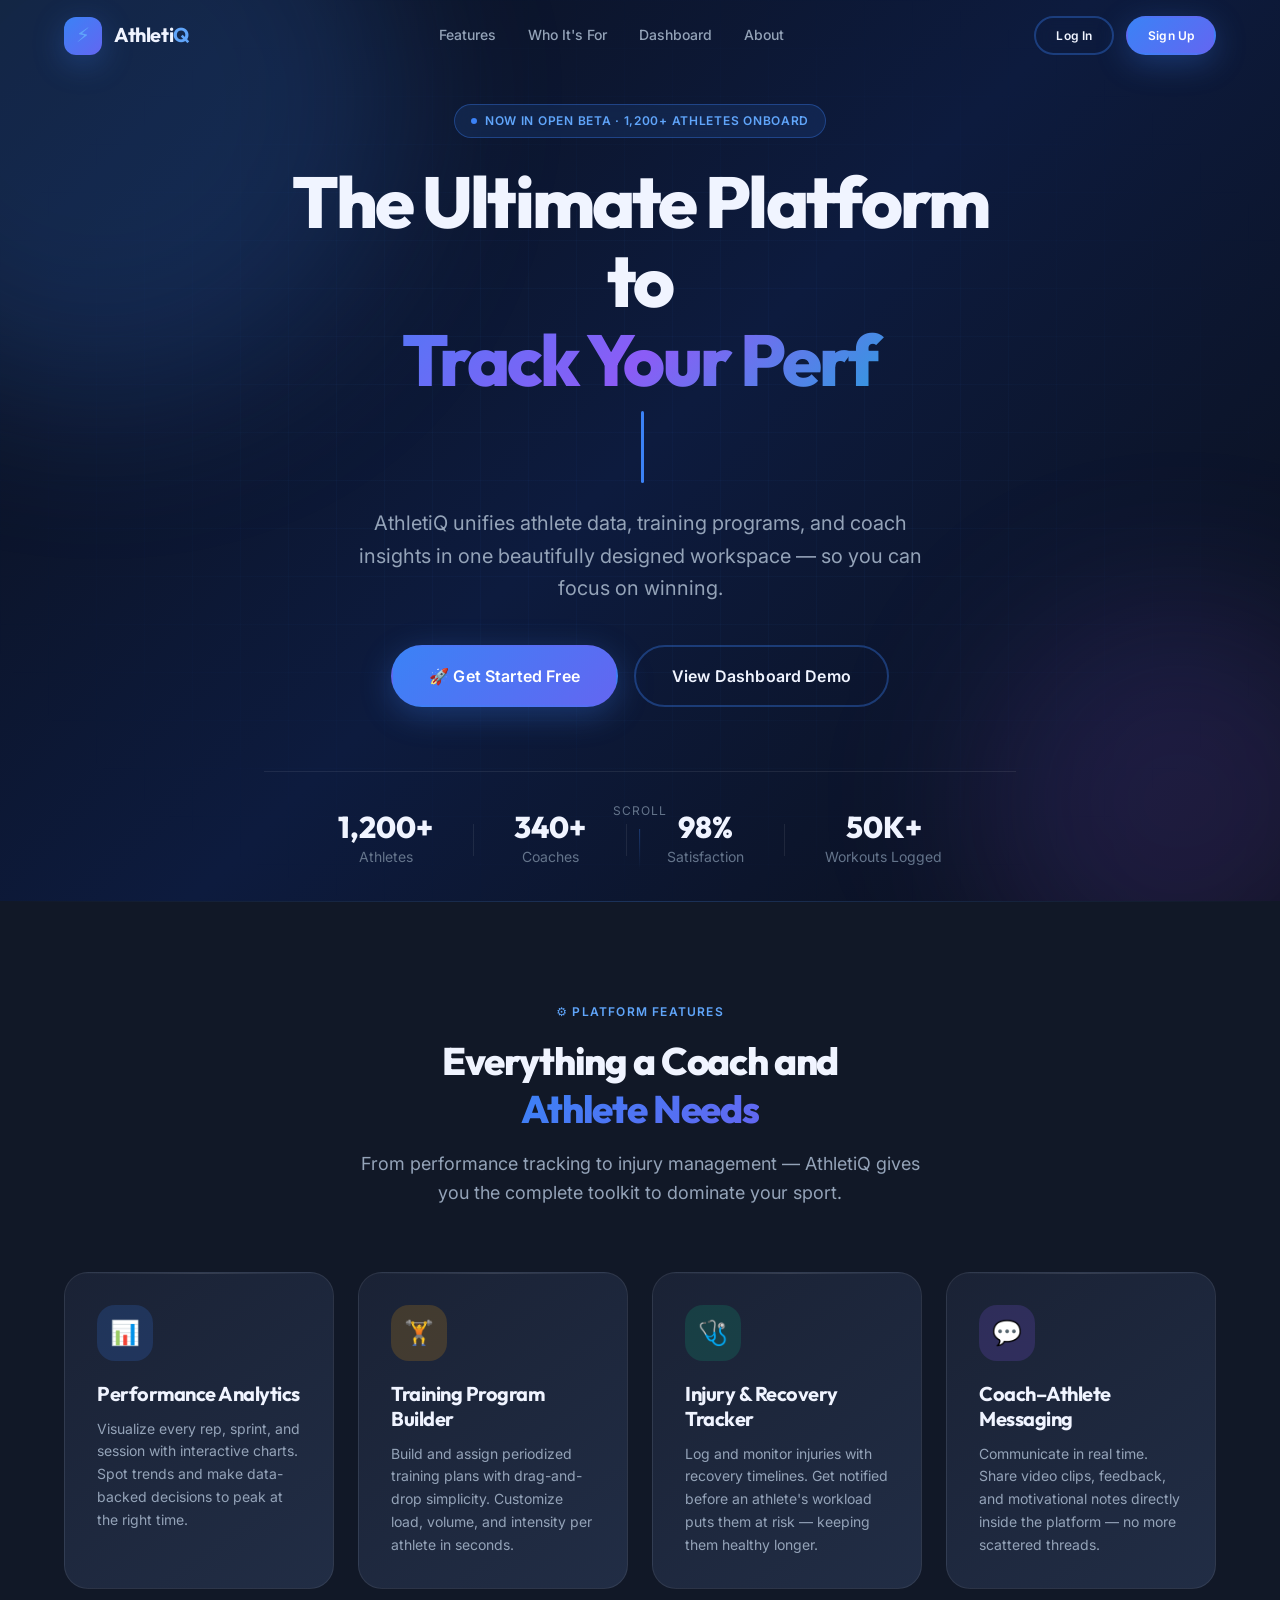
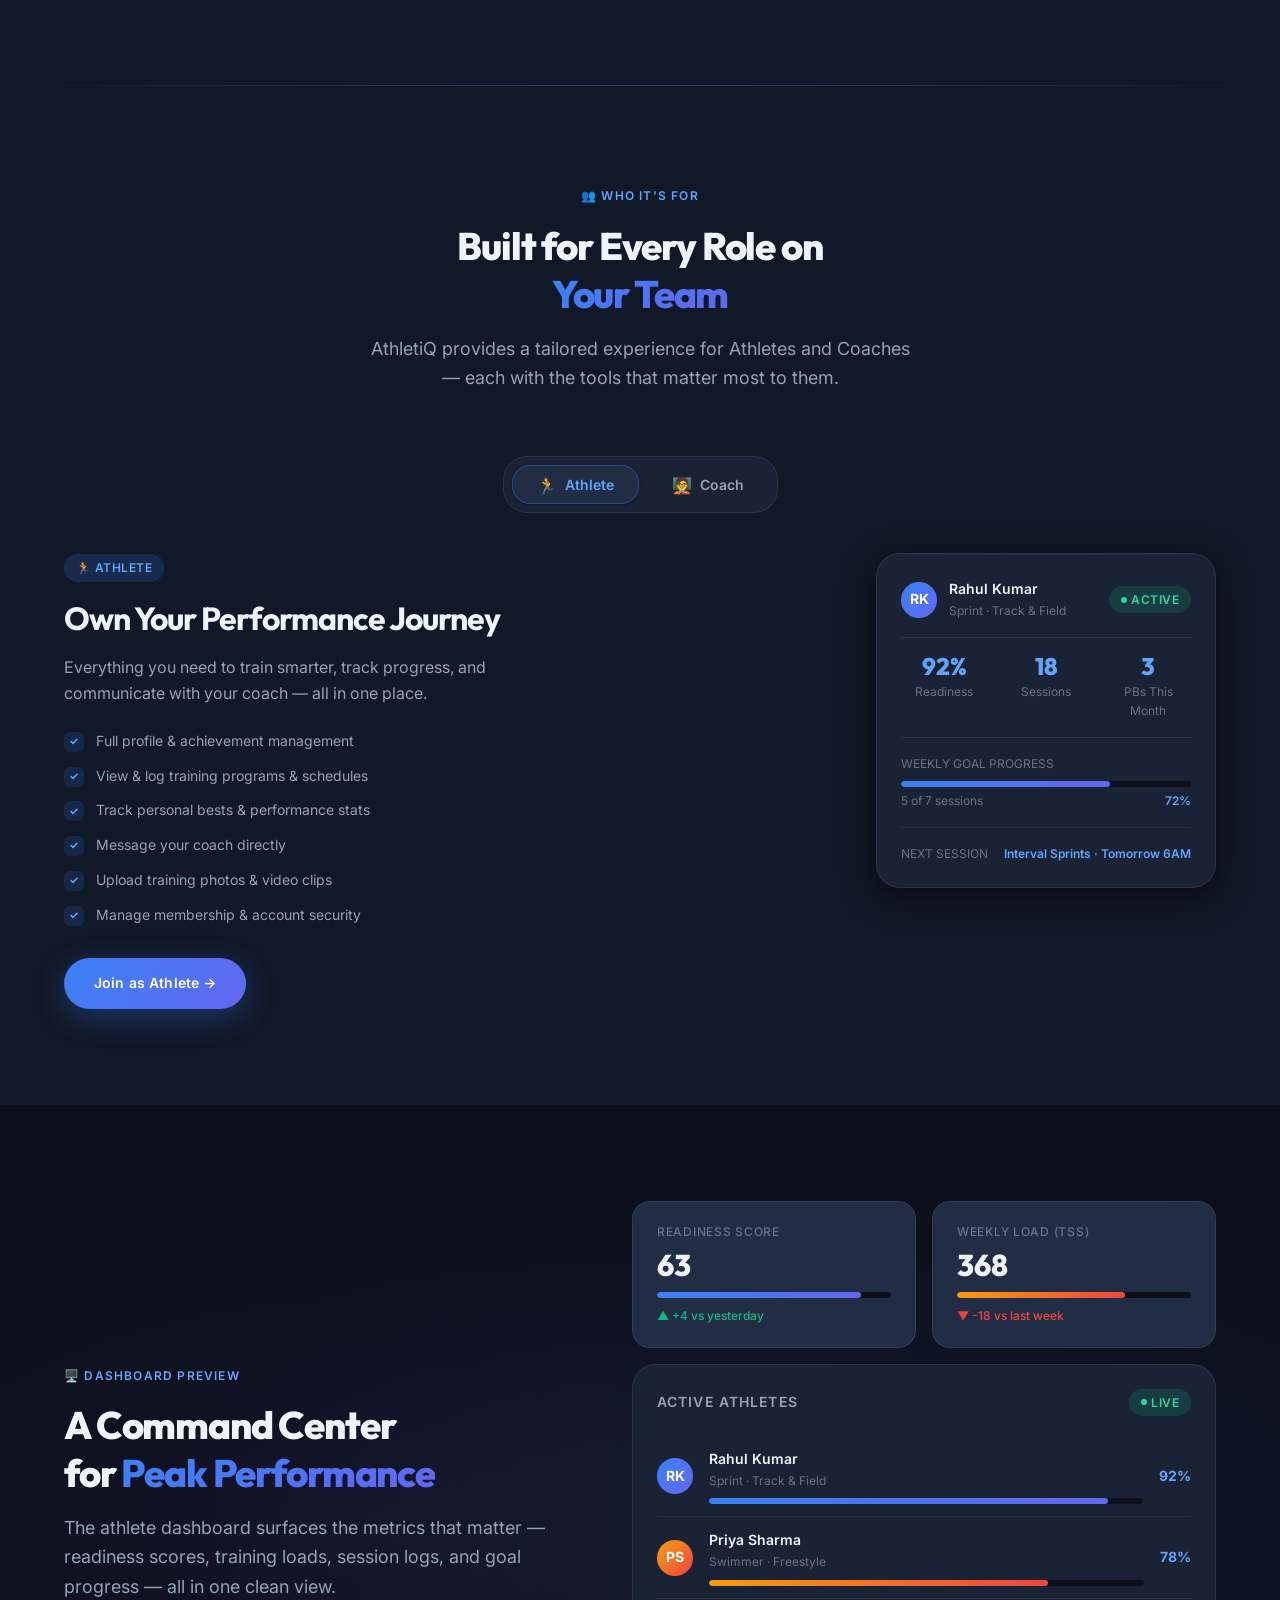
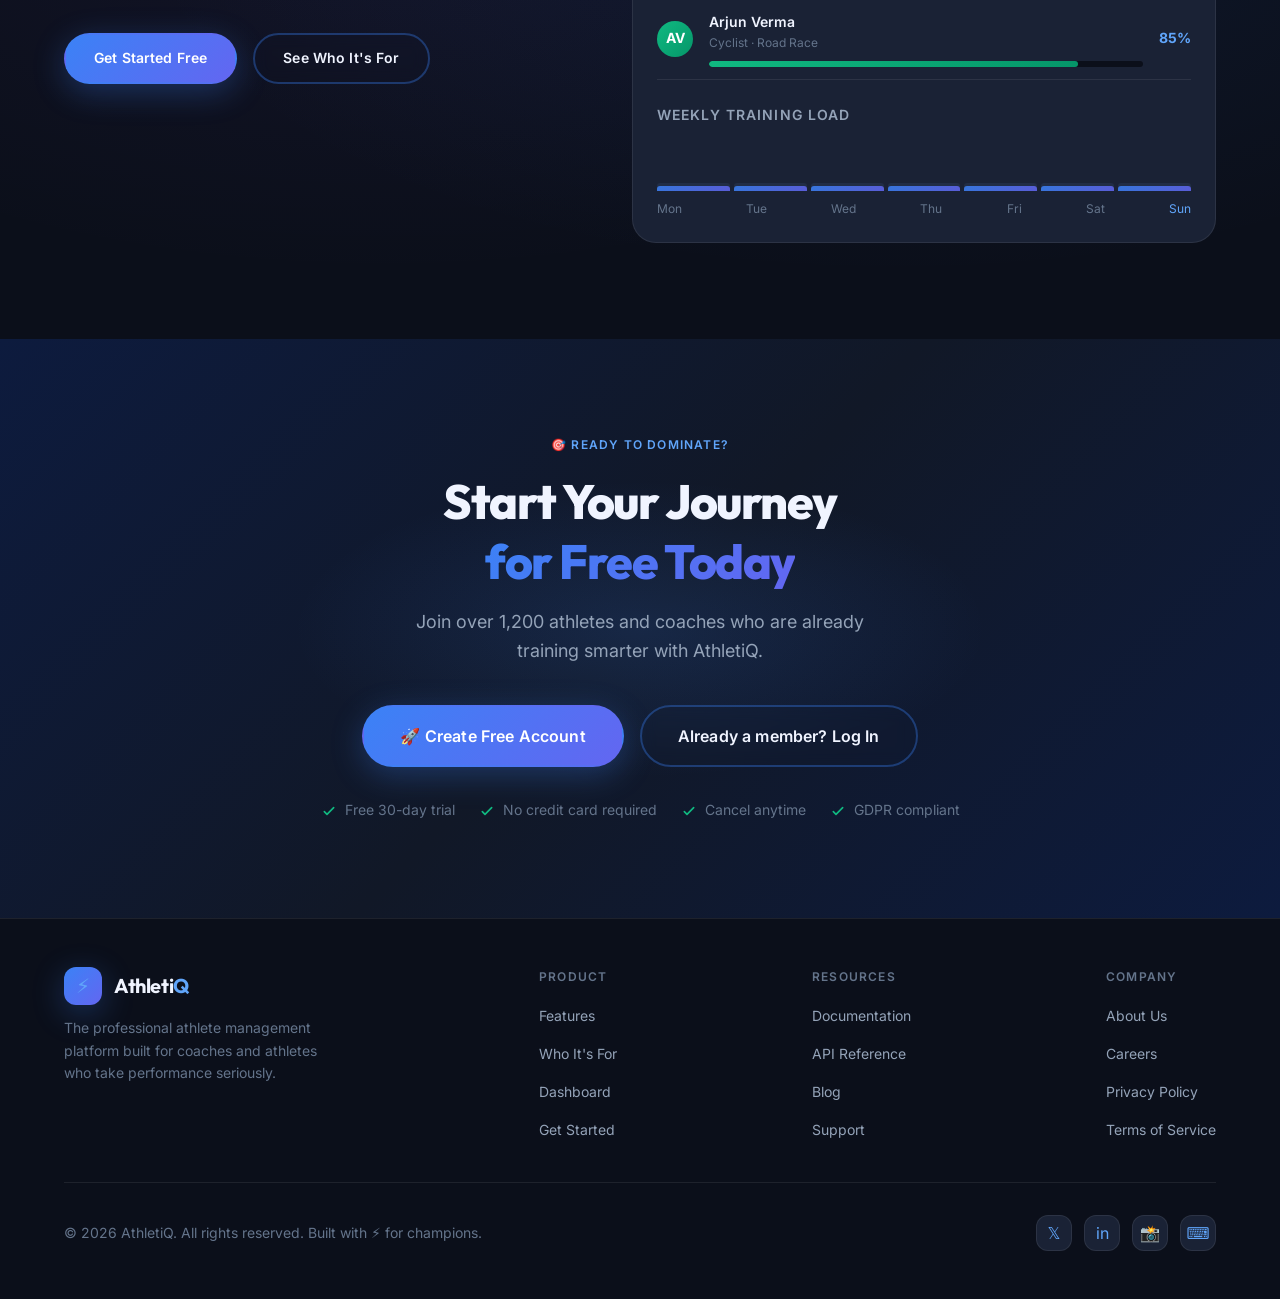
==== commit e35f2e0b: "added new" ====
--- a/index.html
+++ b/index.html
@@ -3,7 +3,7 @@
 <head>
   <meta charset="UTF-8" />
   <meta name="viewport" content="width=device-width, initial-scale=1.0" />
-  <meta name="description" content="AthletiQ – The professional Athlete Management System for coaches and athletes. Track performance, manage training programs, and reach peak potential." />
+  <meta name="description" content="AthletiQ – The professional Athlete Management System for coaches, athletes, and admins. Track performance, manage training programs, and reach peak potential." />
   <meta name="keywords" content="athlete management, sports performance, coaching platform, training tracker" />
   <meta name="author" content="AthletiQ Team" />
 
@@ -42,16 +42,16 @@
 
       <!-- Desktop Navigation -->
       <nav class="nav-links" role="navigation" aria-label="Main navigation">
-        <a href="#features"   class="nav-link">Features</a>
-        <a href="#dashboard"  class="nav-link">Dashboard</a>
-        <a href="#pricing"    class="nav-link">Pricing</a>
-        <a href="#about"      class="nav-link">About</a>
+        <a href="#features"  class="nav-link">Features</a>
+        <a href="#roles"     class="nav-link">Who It's For</a>
+        <a href="#dashboard" class="nav-link">Dashboard</a>
+        <a href="#about"     class="nav-link">About</a>
       </nav>
 
       <!-- Desktop Auth Buttons -->
       <div class="nav-actions">
-        <a href="pages/login.html"    class="btn btn-outline btn-sm">Log In</a>
-        <a href="pages/register.html" class="btn btn-primary btn-sm">Get Started</a>
+        <a href="login.html"  class="btn btn-outline btn-sm">Log In</a>
+        <a href="signup.html" class="btn btn-primary btn-sm">Sign Up</a>
       </div>
 
       <!-- Mobile Hamburger -->
@@ -72,13 +72,13 @@
 
   <!-- Mobile Navigation Menu -->
   <nav id="mobileMenu" class="nav-mobile" role="navigation" aria-label="Mobile navigation">
-    <a href="#features"   class="nav-link">Features</a>
-    <a href="#dashboard"  class="nav-link">Dashboard</a>
-    <a href="#pricing"    class="nav-link">Pricing</a>
-    <a href="#about"      class="nav-link">About</a>
+    <a href="#features"  class="nav-link">Features</a>
+    <a href="#roles"     class="nav-link">Who It's For</a>
+    <a href="#dashboard" class="nav-link">Dashboard</a>
+    <a href="#about"     class="nav-link">About</a>
     <div style="display:flex;gap:var(--sp-3);margin-top:var(--sp-2);">
-      <a href="pages/login.html"    class="btn btn-outline btn-sm" style="flex:1;justify-content:center;">Log In</a>
-      <a href="pages/register.html" class="btn btn-primary btn-sm" style="flex:1;justify-content:center;">Get Started</a>
+      <a href="login.html"  class="btn btn-outline btn-sm" style="flex:1;justify-content:center;">Log In</a>
+      <a href="signup.html" class="btn btn-primary btn-sm" style="flex:1;justify-content:center;">Sign Up</a>
     </div>
   </nav>
 
@@ -100,26 +100,26 @@
       <div class="hero-content">
 
         <!-- Pre-title badge -->
-        <div class="hero-badge fade-up" aria-label="Trusted by professionals">
+        <div class="hero-badge" aria-label="Trusted by professionals">
           <span class="hero-badge-dot" aria-hidden="true"></span>
           Now in Open Beta · 1,200+ Athletes Onboard
         </div>
 
         <!-- Main Headline -->
-        <h1 id="hero-heading" class="hero-title fade-up delay-1">
+        <h1 id="hero-heading" class="hero-title">
           The Ultimate Platform to
           <span class="hero-title-line2" id="typewriter-target" aria-live="polite">Track Your Performance</span><span class="typewriter-cursor" aria-hidden="true"></span>
         </h1>
 
         <!-- Sub-text -->
-        <p class="hero-sub fade-up delay-2">
+        <p class="hero-sub">
           AthletiQ unifies athlete data, training programs, and coach insights in one
           beautifully designed workspace — so you can focus on winning.
         </p>
 
         <!-- CTAs -->
-        <div class="hero-cta fade-up delay-3">
-          <a href="pages/register.html" class="btn btn-primary btn-lg">
+        <div class="hero-cta">
+          <a href="signup.html" class="btn btn-primary btn-lg">
             🚀 Get Started Free
           </a>
           <a href="#dashboard" class="btn btn-outline btn-lg">
@@ -128,22 +128,22 @@
         </div>
 
         <!-- Hero Stats -->
-        <div class="hero-stats fade-up delay-4" aria-label="Platform statistics">
+        <div class="hero-stats" aria-label="Platform statistics">
           <div class="hero-stat">
             <div class="hero-stat-value" data-count="1200" data-suffix="+" aria-label="1200+ Athletes">0+</div>
             <div class="hero-stat-label">Athletes</div>
           </div>
-          <div class="hero-stat" role="separator" aria-hidden="true" style="color:var(--clr-border);font-size:1.5rem;">|</div>
+          <div class="hero-stat-sep" aria-hidden="true"></div>
           <div class="hero-stat">
             <div class="hero-stat-value" data-count="340" data-suffix="+" aria-label="340+ Coaches">0+</div>
             <div class="hero-stat-label">Coaches</div>
           </div>
-          <div class="hero-stat" role="separator" aria-hidden="true" style="color:var(--clr-border);font-size:1.5rem;">|</div>
+          <div class="hero-stat-sep" aria-hidden="true"></div>
           <div class="hero-stat">
             <div class="hero-stat-value" data-count="98" data-suffix="%" aria-label="98% Satisfaction">0%</div>
             <div class="hero-stat-label">Satisfaction</div>
           </div>
-          <div class="hero-stat" role="separator" aria-hidden="true" style="color:var(--clr-border);font-size:1.5rem;">|</div>
+          <div class="hero-stat-sep" aria-hidden="true"></div>
           <div class="hero-stat">
             <div class="hero-stat-value" data-count="50" data-suffix="K+" aria-label="50K+ Workouts logged">0+</div>
             <div class="hero-stat-label">Workouts Logged</div>
@@ -169,13 +169,13 @@
 
         <!-- Section Header -->
         <div class="section-header fade-up">
-          <p class="section-tag">⚙️ Features</p>
+          <p class="section-tag">⚙️ Platform Features</p>
           <h2 id="features-heading" class="section-title">
             Everything a Coach and<br>
             <span class="text-gradient">Athlete Needs</span>
           </h2>
           <p class="section-subtitle">
-            From performance tracking to AI-powered insights — AthletiQ gives you the
+            From performance tracking to injury management — AthletiQ gives you the
             complete toolkit to dominate your sport.
           </p>
         </div>
@@ -183,7 +183,6 @@
         <!-- Feature Cards -->
         <div class="features-grid">
 
-          <!-- Card 1 -->
           <article class="card fade-up delay-1">
             <div class="icon-circle icon-circle-blue" aria-hidden="true">📊</div>
             <h3 class="feature-card-title">Performance Analytics</h3>
@@ -193,7 +192,6 @@
             </p>
           </article>
 
-          <!-- Card 2 -->
           <article class="card fade-up delay-2">
             <div class="icon-circle icon-circle-gold" aria-hidden="true">🏋️</div>
             <h3 class="feature-card-title">Training Program Builder</h3>
@@ -203,23 +201,21 @@
             </p>
           </article>
 
-          <!-- Card 3 -->
           <article class="card fade-up delay-3">
             <div class="icon-circle icon-circle-green" aria-hidden="true">🩺</div>
-            <h3 class="feature-card-title">Injury & Recovery Tracker</h3>
+            <h3 class="feature-card-title">Injury &amp; Recovery Tracker</h3>
             <p class="feature-card-desc">
               Log and monitor injuries with recovery timelines. Get notified before
               an athlete's workload puts them at risk — keeping them healthy longer.
             </p>
           </article>
 
-          <!-- Card 4 -->
           <article class="card fade-up delay-4">
             <div class="icon-circle icon-circle-purple" aria-hidden="true">💬</div>
             <h3 class="feature-card-title">Coach–Athlete Messaging</h3>
             <p class="feature-card-desc">
               Communicate in real time. Share video clips, feedback, and motivational
-              notes directly inside the platform — no more scattered WhatsApp threads.
+              notes directly inside the platform — no more scattered threads.
             </p>
           </article>
 
@@ -227,6 +223,205 @@
 
       </div><!-- /.container -->
     </section><!-- /.features -->
+
+
+    <!-- ====================================================
+         ROLES SECTION  (Athlete · Coach · Admin)
+         ==================================================== -->
+    <section id="roles" class="roles-section section-pad" aria-labelledby="roles-heading">
+      <div class="container">
+
+        <div class="section-header fade-up">
+          <p class="section-tag">👥 Who It's For</p>
+          <h2 id="roles-heading" class="section-title">
+            Built for Every Role on<br>
+            <span class="text-gradient">Your Team</span>
+          </h2>
+          <p class="section-subtitle">
+            AthletiQ provides a tailored experience for Athletes and Coaches —
+            each with the tools that matter most to them.
+          </p>
+        </div>
+
+        <!-- Tab Strip -->
+        <div class="roles-tabs fade-up delay-1" role="tablist" aria-label="User roles">
+
+          <button
+            class="role-tab-btn"
+            role="tab"
+            data-role="athlete"
+            aria-controls="panel-athlete"
+            id="tab-athlete"
+            tabindex="0"
+          >
+            <span class="role-tab-icon" aria-hidden="true">🏃</span>
+            Athlete
+          </button>
+
+          <button
+            class="role-tab-btn"
+            role="tab"
+            data-role="coach"
+            aria-controls="panel-coach"
+            id="tab-coach"
+            tabindex="-1"
+          >
+            <span class="role-tab-icon" aria-hidden="true">🧑‍🏫</span>
+            Coach
+          </button>
+
+        </div><!-- /.roles-tabs -->
+
+        <!-- ── ATHLETE panel ────────────────────────────── -->
+        <div
+          class="role-tab-panel fade-up delay-2"
+          data-role="athlete"
+          id="panel-athlete"
+          role="tabpanel"
+          aria-labelledby="tab-athlete"
+          aria-hidden="true"
+        >
+          <div class="role-panel-inner">
+
+            <!-- Left description -->
+            <div class="role-panel-text">
+              <div class="role-panel-badge badge badge-blue">🏃 Athlete</div>
+              <h3 class="role-panel-title">Own Your Performance Journey</h3>
+              <p class="role-panel-desc">
+                Everything you need to train smarter, track progress, and communicate with your coach — all in one place.
+              </p>
+              <ul class="role-feature-list" aria-label="Athlete features">
+                <li><span class="role-check" aria-hidden="true">✓</span> Full profile &amp; achievement management</li>
+                <li><span class="role-check" aria-hidden="true">✓</span> View &amp; log training programs &amp; schedules</li>
+                <li><span class="role-check" aria-hidden="true">✓</span> Track personal bests &amp; performance stats</li>
+                <li><span class="role-check" aria-hidden="true">✓</span> Message your coach directly</li>
+                <li><span class="role-check" aria-hidden="true">✓</span> Upload training photos &amp; video clips</li>
+                <li><span class="role-check" aria-hidden="true">✓</span> Manage membership &amp; account security</li>
+              </ul>
+              <a href="signup.html" class="btn btn-primary mt-6">Join as Athlete →</a>
+            </div>
+
+            <!-- Right visual: mini athlete dashboard -->
+            <div class="role-panel-visual" aria-hidden="true">
+              <div class="role-mini-card">
+                <div class="role-mini-header">
+                  <div class="flex gap-3" style="align-items:center;">
+                    <div class="avatar" style="background:var(--grad-blue);">RK</div>
+                    <div>
+                      <div style="font-size:var(--text-sm);font-weight:var(--fw-semibold);color:var(--clr-text-primary);">Rahul Kumar</div>
+                      <div style="font-size:var(--text-xs);color:var(--clr-text-muted);">Sprint · Track &amp; Field</div>
+                    </div>
+                  </div>
+                  <span class="badge badge-green badge-dot">Active</span>
+                </div>
+                <div class="role-mini-stats">
+                  <div class="role-mini-stat">
+                    <div class="role-mini-stat-val">92%</div>
+                    <div class="role-mini-stat-lbl">Readiness</div>
+                  </div>
+                  <div class="role-mini-stat">
+                    <div class="role-mini-stat-val">18</div>
+                    <div class="role-mini-stat-lbl">Sessions</div>
+                  </div>
+                  <div class="role-mini-stat">
+                    <div class="role-mini-stat-val">3</div>
+                    <div class="role-mini-stat-lbl">PBs This Month</div>
+                  </div>
+                </div>
+                <div style="margin-top:var(--sp-4);">
+                  <div style="font-size:var(--text-xs);color:var(--clr-text-muted);margin-bottom:var(--sp-2);">WEEKLY GOAL PROGRESS</div>
+                  <div class="progress-track"><div class="progress-fill" data-width="72%" style="width:0%;"></div></div>
+                  <div style="display:flex;justify-content:space-between;margin-top:var(--sp-1);">
+                    <span style="font-size:var(--text-xs);color:var(--clr-text-muted);">5 of 7 sessions</span>
+                    <span style="font-size:var(--text-xs);color:var(--clr-primary-light);font-weight:var(--fw-semibold);">72%</span>
+                  </div>
+                </div>
+                <div class="role-mini-next">
+                  <span style="font-size:var(--text-xs);color:var(--clr-text-muted);">NEXT SESSION</span>
+                  <span style="font-size:var(--text-xs);color:var(--clr-primary-light);font-weight:var(--fw-semibold);">Interval Sprints · Tomorrow 6AM</span>
+                </div>
+              </div>
+            </div>
+
+          </div>
+        </div><!-- /#panel-athlete -->
+
+        <!-- ── COACH panel ──────────────────────────────── -->
+        <div
+          class="role-tab-panel fade-up delay-2"
+          data-role="coach"
+          id="panel-coach"
+          role="tabpanel"
+          aria-labelledby="tab-coach"
+          aria-hidden="true"
+        >
+          <div class="role-panel-inner">
+
+            <div class="role-panel-text">
+              <div class="role-panel-badge badge badge-gold">🧑‍🏫 Coach</div>
+              <h3 class="role-panel-title">Lead Your Team to Peak Results</h3>
+              <p class="role-panel-desc">
+                Manage multiple athletes, design training programs, and stay ahead of every performance metric — from one clean command center.
+              </p>
+              <ul class="role-feature-list" aria-label="Coach features">
+                <li><span class="role-check role-check-gold" aria-hidden="true">✓</span> Manage &amp; monitor all assigned athletes</li>
+                <li><span class="role-check role-check-gold" aria-hidden="true">✓</span> Create &amp; update periodized training programs</li>
+                <li><span class="role-check role-check-gold" aria-hidden="true">✓</span> Log session notes &amp; athlete progress</li>
+                <li><span class="role-check role-check-gold" aria-hidden="true">✓</span> Assign custom workouts to individuals or groups</li>
+                <li><span class="role-check role-check-gold" aria-hidden="true">✓</span> Communicate directly with athletes via messaging</li>
+                <li><span class="role-check role-check-gold" aria-hidden="true">✓</span> Review performance tests &amp; achievement history</li>
+              </ul>
+              <a href="signup.html" class="btn btn-accent mt-6">Join as Coach →</a>
+            </div>
+
+            <div class="role-panel-visual" aria-hidden="true">
+              <div class="role-mini-card">
+                <div class="role-mini-header">
+                  <div>
+                    <div style="font-size:var(--text-sm);font-weight:var(--fw-semibold);color:var(--clr-text-muted);text-transform:uppercase;letter-spacing:0.06em;">My Athletes</div>
+                  </div>
+                  <span class="badge badge-gold">4 Active</span>
+                </div>
+                <div style="display:flex;flex-direction:column;gap:var(--sp-3);margin-top:var(--sp-4);">
+                  <div class="athlete-row" style="padding:0;">
+                    <div class="avatar" style="background:var(--grad-blue);">RK</div>
+                    <div class="athlete-info">
+                      <div class="athlete-name">Rahul Kumar · Sprint</div>
+                      <div class="progress-track" style="margin-top:var(--sp-1);"><div class="progress-fill" data-width="92%" style="width:0%;"></div></div>
+                    </div>
+                    <span class="athlete-score">92%</span>
+                  </div>
+                  <div class="athlete-row" style="padding:0;">
+                    <div class="avatar" style="background:var(--grad-gold);">PS</div>
+                    <div class="athlete-info">
+                      <div class="athlete-name">Priya Sharma · Swim</div>
+                      <div class="progress-track" style="margin-top:var(--sp-1);"><div class="progress-fill" data-width="78%" style="width:0%;background:var(--grad-gold);"></div></div>
+                    </div>
+                    <span class="athlete-score">78%</span>
+                  </div>
+                  <div class="athlete-row" style="padding:0;">
+                    <div class="avatar" style="background:linear-gradient(135deg,#10b981,#059669);">AV</div>
+                    <div class="athlete-info">
+                      <div class="athlete-name">Arjun Verma · Cycle</div>
+                      <div class="progress-track" style="margin-top:var(--sp-1);"><div class="progress-fill" data-width="85%" style="width:0%;background:linear-gradient(135deg,#10b981,#059669);"></div></div>
+                    </div>
+                    <span class="athlete-score">85%</span>
+                  </div>
+                </div>
+                <div class="role-mini-next" style="margin-top:var(--sp-4);">
+                  <span style="font-size:var(--text-xs);color:var(--clr-text-muted);">NEXT TASK</span>
+                  <span style="font-size:var(--text-xs);color:var(--clr-accent-light);font-weight:var(--fw-semibold);">Review RK's sprint test · Today</span>
+                </div>
+              </div>
+            </div>
+
+          </div>
+        </div><!-- /#panel-coach -->
+
+
+
+      </div><!-- /.container -->
+    </section><!-- /.roles-section -->
 
 
     <!-- ====================================================
@@ -249,22 +444,21 @@
             </p>
 
             <div class="btn-group flex gap-4 mt-8">
-              <a href="pages/register.html" class="btn btn-primary">Explore Dashboard</a>
-              <a href="#cta" class="btn btn-outline">See Pricing</a>
+              <a href="signup.html" class="btn btn-primary">Get Started Free</a>
+              <a href="#roles" class="btn btn-outline">See Who It's For</a>
             </div>
           </div>
 
           <!-- Right: Mock Dashboard UI -->
           <div class="dashboard-visual-wrapper fade-up delay-2" style="flex:1.2;">
 
-            <!-- Top Stats Row -->
             <div class="dashboard-grid-layout">
 
               <div class="stat-card fade-up delay-1">
                 <div class="stat-card-label">Readiness Score</div>
                 <div class="stat-card-value" data-count="87" data-suffix="">0</div>
                 <div class="progress-track" style="margin-top:var(--sp-3);">
-                  <div class="progress-fill" data-width="87%" style="--bar-h:87%;background:var(--grad-blue);"></div>
+                  <div class="progress-fill" data-width="87%" style="background:var(--grad-blue);"></div>
                 </div>
                 <span class="stat-card-change up">▲ +4 vs yesterday</span>
               </div>
@@ -285,14 +479,13 @@
                   <span class="badge badge-green badge-dot">Live</span>
                 </div>
 
-                <!-- Athlete rows -->
                 <div class="athlete-row">
                   <div class="avatar" aria-label="Athlete RK">RK</div>
                   <div class="athlete-info">
                     <div class="athlete-name">Rahul Kumar</div>
                     <div class="athlete-sport">Sprint · Track &amp; Field</div>
                     <div class="progress-track">
-                      <div class="progress-fill" data-width="92%" style="width:0%;"></div>
+                      <div class="progress-fill" data-width="92%"></div>
                     </div>
                   </div>
                   <span class="athlete-score">92%</span>
@@ -304,7 +497,7 @@
                     <div class="athlete-name">Priya Sharma</div>
                     <div class="athlete-sport">Swimmer · Freestyle</div>
                     <div class="progress-track">
-                      <div class="progress-fill" data-width="78%"  style="width:0%;background:var(--grad-gold);"></div>
+                      <div class="progress-fill" data-width="78%" style="background:var(--grad-gold);"></div>
                     </div>
                   </div>
                   <span class="athlete-score">78%</span>
@@ -316,7 +509,7 @@
                     <div class="athlete-name">Arjun Verma</div>
                     <div class="athlete-sport">Cyclist · Road Race</div>
                     <div class="progress-track">
-                      <div class="progress-fill" data-width="85%" style="width:0%;background:linear-gradient(135deg,#10b981,#059669);"></div>
+                      <div class="progress-fill" data-width="85%" style="background:linear-gradient(135deg,#10b981,#059669);"></div>
                     </div>
                   </div>
                   <span class="athlete-score">85%</span>
@@ -325,13 +518,13 @@
                 <!-- Mini Bar Chart -->
                 <div class="panel-title" style="margin-top:var(--sp-6);margin-bottom:var(--sp-2);">Weekly Training Load</div>
                 <div class="mini-chart" aria-label="Bar chart of weekly training load">
-                  <div class="mini-bar"><div class="mini-bar-fill" style="--bar-h:55%; height:55%;"></div></div>
-                  <div class="mini-bar"><div class="mini-bar-fill" style="--bar-h:72%; height:72%;"></div></div>
-                  <div class="mini-bar"><div class="mini-bar-fill" style="--bar-h:48%; height:48%;"></div></div>
-                  <div class="mini-bar"><div class="mini-bar-fill" style="--bar-h:90%; height:90%;"></div></div>
-                  <div class="mini-bar"><div class="mini-bar-fill" style="--bar-h:68%; height:68%;"></div></div>
-                  <div class="mini-bar"><div class="mini-bar-fill" style="--bar-h:80%; height:80%;"></div></div>
-                  <div class="mini-bar"><div class="mini-bar-fill" style="--bar-h:60%; height:60%;cursor:pointer;"></div></div>
+                  <div class="mini-bar"><div class="mini-bar-fill" style="height:55%;"></div></div>
+                  <div class="mini-bar"><div class="mini-bar-fill" style="height:72%;"></div></div>
+                  <div class="mini-bar"><div class="mini-bar-fill" style="height:48%;"></div></div>
+                  <div class="mini-bar"><div class="mini-bar-fill" style="height:90%;"></div></div>
+                  <div class="mini-bar"><div class="mini-bar-fill" style="height:68%;"></div></div>
+                  <div class="mini-bar"><div class="mini-bar-fill" style="height:80%;"></div></div>
+                  <div class="mini-bar"><div class="mini-bar-fill" style="height:60%;"></div></div>
                 </div>
                 <div style="display:flex;justify-content:space-between;margin-top:var(--sp-2);">
                   <span style="font-size:var(--text-xs);color:var(--clr-text-muted);">Mon</span>
@@ -369,14 +562,13 @@
           </h2>
           <p class="cta-sub">
             Join over 1,200 athletes and coaches who are already training smarter with AthletiQ.
-            No credit card required. Cancel anytime.
           </p>
 
           <div style="display:flex;gap:var(--sp-4);justify-content:center;flex-wrap:wrap;">
-            <a href="pages/register.html" class="btn btn-primary btn-lg">
+            <a href="signup.html" class="btn btn-primary btn-lg">
               🚀 Create Free Account
             </a>
-            <a href="pages/login.html" class="btn btn-outline btn-lg">
+            <a href="login.html" class="btn btn-outline btn-lg">
               Already a member? Log In
             </a>
           </div>
@@ -439,12 +631,12 @@
 
         <!-- Product Links -->
         <div>
-          <p class=" footer-nav-group-title">Product</p>
+          <p class="footer-nav-group-title">Product</p>
           <ul class="footer-nav-list">
             <li><a href="#features">Features</a></li>
+            <li><a href="#roles">Who It's For</a></li>
             <li><a href="#dashboard">Dashboard</a></li>
-            <li><a href="#pricing">Pricing</a></li>
-            <li><a href="pages/register.html">Get Started</a></li>
+            <li><a href="signup.html">Get Started</a></li>
           </ul>
         </div>
 
--- a/assets/css/components.css
+++ b/assets/css/components.css
@@ -322,3 +322,1208 @@
 .orb-blue  { background: rgba(59,130,246,0.20); }
 .orb-gold  { background: rgba(245,158,11,0.12); }
 .orb-purple{ background: rgba(139,92,246,0.14); }
+
+/* ─────────────────────────────────────────────────────────── 
+   AUTH PAGES  –  login.html / signup.html
+   ─────────────────────────────────────────────────────────── */
+
+/* Page wrapper – centers card vertically */
+.auth-page {
+  min-height: 100vh;
+  display: flex;
+  align-items: center;
+  justify-content: center;
+  background: var(--grad-hero);
+  padding: var(--sp-6) var(--sp-4);
+  position: relative;
+  overflow: hidden;
+}
+
+/* Decorative orbs for auth pages */
+.auth-orb-1 {
+  width: 480px; height: 480px;
+  top: -120px; left: -160px;
+}
+.auth-orb-2 {
+  width: 360px; height: 360px;
+  bottom: -80px; right: -120px;
+}
+
+/* Glass card */
+.auth-card {
+  position: relative;
+  z-index: var(--z-raised);
+  width: 100%;
+  max-width: 460px;
+  background: rgba(26, 34, 53, 0.85);
+  border: 1px solid var(--clr-border);
+  border-radius: var(--radius-2xl);
+  padding: var(--sp-10) var(--sp-10);
+  backdrop-filter: blur(20px);
+  box-shadow: var(--shadow-xl), inset 0 1px 0 rgba(255,255,255,0.06);
+  animation: authCardIn 0.55s var(--ease-out) both;
+}
+
+@keyframes authCardIn {
+  from { opacity: 0; transform: translateY(24px) scale(0.98); }
+  to   { opacity: 1; transform: translateY(0)   scale(1);    }
+}
+
+/* Top shimmer line */
+.auth-card::before {
+  content: '';
+  position: absolute;
+  top: 0; left: 0; right: 0;
+  height: 1px;
+  border-radius: var(--radius-2xl) var(--radius-2xl) 0 0;
+  background: linear-gradient(90deg, transparent, rgba(59,130,246,0.5), transparent);
+}
+
+/* Logo row */
+.auth-logo {
+  display: flex;
+  align-items: center;
+  gap: var(--sp-2);
+  margin-bottom: var(--sp-8);
+  text-decoration: none;
+}
+
+/* Heading */
+.auth-title {
+  font-family: var(--font-display);
+  font-size: var(--text-2xl);
+  font-weight: var(--fw-extrabold);
+  color: var(--clr-text-primary);
+  letter-spacing: -0.025em;
+  margin-bottom: var(--sp-2);
+}
+
+.auth-sub {
+  font-size: var(--text-sm);
+  color: var(--clr-text-secondary);
+  margin-bottom: var(--sp-8);
+  line-height: var(--lh-relaxed);
+}
+
+/* Form group */
+.form-group {
+  display: flex;
+  flex-direction: column;
+  gap: var(--sp-2);
+  margin-bottom: var(--sp-5);
+}
+
+.form-label {
+  font-size: var(--text-xs);
+  font-weight: var(--fw-semibold);
+  color: var(--clr-text-secondary);
+  letter-spacing: 0.06em;
+  text-transform: uppercase;
+}
+
+/* Input wrapper (for eye toggle) */
+.input-wrapper {
+  position: relative;
+  display: flex;
+  align-items: center;
+}
+
+.form-input {
+  width: 100%;
+  background: var(--clr-bg-surface2);
+  border: 1px solid var(--clr-border);
+  border-radius: var(--radius-md);
+  padding: 0.75rem 1rem;
+  font-family: var(--font-sans);
+  font-size: var(--text-sm);
+  color: var(--clr-text-primary);
+  transition:
+    border-color var(--dur-normal) var(--ease-std),
+    box-shadow   var(--dur-normal) var(--ease-std),
+    background   var(--dur-normal) var(--ease-std);
+  outline: none;
+}
+
+.form-input::placeholder { color: var(--clr-text-muted); }
+
+.form-input:hover {
+  border-color: rgba(59,130,246,0.25);
+}
+
+.form-input:focus {
+  border-color: var(--clr-primary);
+  background: var(--clr-bg-surface);
+  box-shadow: 0 0 0 3px var(--clr-primary-glow);
+}
+
+.form-input.error {
+  border-color: var(--clr-danger);
+  box-shadow: 0 0 0 3px rgba(239,68,68,0.2);
+}
+
+/* Password eye toggle */
+.eye-btn {
+  position: absolute;
+  right: var(--sp-3);
+  background: none;
+  border: none;
+  cursor: pointer;
+  color: var(--clr-text-muted);
+  font-size: 1.1rem;
+  line-height: 1;
+  padding: var(--sp-1);
+  transition: color var(--dur-fast) var(--ease-std);
+  display: flex;
+  align-items: center;
+}
+
+.eye-btn:hover { color: var(--clr-text-primary); }
+
+/* Input with eye toggle gets right padding */
+.input-wrapper .form-input { padding-right: 2.75rem; }
+
+/* Inline error message */
+.form-error {
+  font-size: var(--text-xs);
+  color: var(--clr-danger);
+  display: none;
+  align-items: center;
+  gap: var(--sp-1);
+  margin-top: calc(-1 * var(--sp-1));
+}
+.form-error.visible { display: flex; }
+
+/* Submit button (full width override) */
+.btn-block {
+  width: 100%;
+  justify-content: center;
+  padding-top: 0.9rem;
+  padding-bottom: 0.9rem;
+  font-size: var(--text-sm);
+  letter-spacing: 0.02em;
+}
+
+/* Loading spinner state */
+.btn-block.loading {
+  pointer-events: none;
+  opacity: 0.75;
+}
+
+.btn-block.loading::before {
+  content: '';
+  width: 16px; height: 16px;
+  border: 2px solid rgba(255,255,255,0.35);
+  border-top-color: #fff;
+  border-radius: 50%;
+  animation: spin 0.6s linear infinite;
+  margin-right: var(--sp-2);
+}
+
+@keyframes spin { to { transform: rotate(360deg); } }
+
+/* Divider with text */
+.auth-divider {
+  display: flex;
+  align-items: center;
+  gap: var(--sp-3);
+  margin: var(--sp-6) 0;
+  color: var(--clr-text-muted);
+  font-size: var(--text-xs);
+}
+.auth-divider::before,
+.auth-divider::after {
+  content: '';
+  flex: 1;
+  height: 1px;
+  background: var(--clr-border);
+}
+
+/* Link text */
+.auth-link-row {
+  text-align: center;
+  font-size: var(--text-sm);
+  color: var(--clr-text-secondary);
+  margin-top: var(--sp-6);
+}
+.auth-link-row a {
+  color: var(--clr-primary-light);
+  font-weight: var(--fw-semibold);
+  text-decoration: none;
+  transition: color var(--dur-fast) var(--ease-std);
+}
+.auth-link-row a:hover { color: #fff; }
+
+/* ── Password Strength Indicator ─── */
+.strength-bar-wrap {
+  margin-top: var(--sp-2);
+  display: none;
+}
+.strength-bar-wrap.visible { display: block; }
+
+.strength-track {
+  display: flex;
+  gap: 4px;
+  height: 4px;
+}
+.strength-segment {
+  flex: 1;
+  border-radius: var(--radius-full);
+  background: var(--clr-bg-surface2);
+  border: 1px solid var(--clr-border);
+  transition: background var(--dur-normal) var(--ease-std);
+}
+
+.strength-label {
+  font-size: var(--text-xs);
+  color: var(--clr-text-muted);
+  margin-top: var(--sp-1);
+}
+
+/* strength levels */
+.strength-0 .strength-segment                    { background: var(--clr-bg-surface2); }
+.strength-1 .strength-segment:nth-child(-n+1)    { background: var(--clr-danger); }
+.strength-2 .strength-segment:nth-child(-n+2)    { background: var(--clr-warning); }
+.strength-3 .strength-segment:nth-child(-n+3)    { background: #22c55e; }
+.strength-4 .strength-segment:nth-child(-n+4)    { background: var(--clr-success); }
+
+/* ── Role Selector Cards (signup) ─── */
+.role-selector {
+  display: grid;
+  grid-template-columns: 1fr 1fr;
+  gap: var(--sp-3);
+  margin-bottom: var(--sp-5);
+}
+
+.role-card {
+  position: relative;
+}
+
+.role-card input[type="radio"] {
+  position: absolute;
+  opacity: 0;
+  width: 0;
+  height: 0;
+}
+
+.role-card-label {
+  display: flex;
+  flex-direction: column;
+  align-items: center;
+  justify-content: center;
+  gap: var(--sp-2);
+  padding: var(--sp-5) var(--sp-3);
+  background: var(--clr-bg-surface2);
+  border: 1.5px solid var(--clr-border);
+  border-radius: var(--radius-lg);
+  cursor: pointer;
+  transition:
+    border-color var(--dur-normal) var(--ease-std),
+    background   var(--dur-normal) var(--ease-std),
+    box-shadow   var(--dur-normal) var(--ease-std);
+  text-align: center;
+}
+
+.role-card-label:hover {
+  border-color: rgba(59,130,246,0.4);
+  background: var(--clr-bg-surface);
+}
+
+.role-card input[type="radio"]:checked + .role-card-label {
+  border-color: var(--clr-primary);
+  background: rgba(59,130,246,0.1);
+  box-shadow: 0 0 0 3px var(--clr-primary-glow);
+}
+
+.role-card-icon {
+  font-size: 1.75rem;
+  line-height: 1;
+}
+
+.role-card-name {
+  font-size: var(--text-sm);
+  font-weight: var(--fw-semibold);
+  color: var(--clr-text-primary);
+}
+
+.role-card-desc {
+  font-size: var(--text-xs);
+  color: var(--clr-text-muted);
+  line-height: var(--lh-snug);
+}
+
+/* Coach variant – gold tint when selected */
+.role-card.coach input[type="radio"]:checked + .role-card-label {
+  border-color: var(--clr-accent);
+  background: rgba(245,158,11,0.1);
+  box-shadow: 0 0 0 3px rgba(245,158,11,0.2);
+}
+
+/* ── Auth footer note ─── */
+.auth-footer-note {
+  text-align: center;
+  font-size: var(--text-xs);
+  color: var(--clr-text-muted);
+  margin-top: var(--sp-6);
+  line-height: var(--lh-relaxed);
+}
+
+/* ============================================================
+   DASHBOARD LAYOUT  –  Sidebar + Topbar + Content
+   ============================================================ */
+
+/* ── Wrapper ─────────────────────────────────────────────── */
+.dash-wrapper {
+  display: flex;
+  min-height: 100vh;
+  background: var(--clr-bg-dark);
+}
+
+/* ── Sidebar ──────────────────────────────────────────────── */
+.dash-sidebar {
+  width: 260px;
+  min-height: 100vh;
+  background: var(--clr-bg-mid);
+  border-right: 1px solid var(--clr-border);
+  display: flex;
+  flex-direction: column;
+  position: fixed;
+  top: 0;
+  left: 0;
+  bottom: 0;
+  z-index: var(--z-nav);
+  transition: transform var(--dur-normal) var(--ease-out);
+  overflow-y: auto;
+}
+
+.dash-sidebar::-webkit-scrollbar { width: 4px; }
+
+.sidebar-logo {
+  display: flex;
+  align-items: center;
+  gap: var(--sp-3);
+  padding: var(--sp-6) var(--sp-6);
+  border-bottom: 1px solid var(--clr-border);
+  text-decoration: none;
+  flex-shrink: 0;
+}
+
+.sidebar-logo-icon {
+  width: 38px;
+  height: 38px;
+  border-radius: var(--radius-md);
+  background: var(--grad-blue);
+  display: flex;
+  align-items: center;
+  justify-content: center;
+  font-size: 1.2rem;
+  box-shadow: var(--shadow-blue);
+  flex-shrink: 0;
+}
+
+.sidebar-logo-text {
+  font-family: var(--font-display);
+  font-weight: var(--fw-bold);
+  font-size: var(--text-base);
+  color: var(--clr-text-primary);
+  letter-spacing: -0.01em;
+}
+
+.sidebar-logo-text span {
+  display: block;
+  font-size: var(--text-xs);
+  font-weight: var(--fw-medium);
+  color: var(--clr-text-muted);
+  letter-spacing: 0.02em;
+}
+
+.sidebar-nav {
+  flex: 1;
+  padding: var(--sp-4) var(--sp-3);
+}
+
+.sidebar-section-label {
+  font-size: 0.65rem;
+  font-weight: var(--fw-semibold);
+  letter-spacing: 0.1em;
+  text-transform: uppercase;
+  color: var(--clr-text-muted);
+  padding: var(--sp-4) var(--sp-3) var(--sp-2);
+}
+
+.sidebar-link {
+  display: flex;
+  align-items: center;
+  gap: var(--sp-3);
+  padding: 0.6rem var(--sp-3);
+  border-radius: var(--radius-md);
+  color: var(--clr-text-secondary);
+  font-size: var(--text-sm);
+  font-weight: var(--fw-medium);
+  text-decoration: none;
+  transition:
+    background var(--dur-fast) var(--ease-std),
+    color var(--dur-fast) var(--ease-std);
+  margin-bottom: 2px;
+  position: relative;
+}
+
+.sidebar-link:hover {
+  background: rgba(255,255,255,0.04);
+  color: var(--clr-text-primary);
+}
+
+.sidebar-link.active {
+  background: rgba(59,130,246,0.12);
+  color: var(--clr-primary-light);
+}
+
+.sidebar-link.active::before {
+  content: '';
+  position: absolute;
+  left: 0;
+  top: 25%;
+  bottom: 25%;
+  width: 3px;
+  border-radius: 0 var(--radius-full) var(--radius-full) 0;
+  background: var(--clr-primary);
+}
+
+.sidebar-link .nav-icon {
+  font-size: 1.1rem;
+  width: 20px;
+  text-align: center;
+  flex-shrink: 0;
+}
+
+.sidebar-link .nav-badge {
+  margin-left: auto;
+  background: var(--clr-primary);
+  color: #fff;
+  font-size: 0.65rem;
+  font-weight: var(--fw-bold);
+  padding: 2px 7px;
+  border-radius: var(--radius-full);
+  line-height: 1.4;
+}
+
+.sidebar-link .nav-badge.danger { background: var(--clr-danger); }
+.sidebar-link .nav-badge.gold   { background: var(--clr-accent); color: #000; }
+
+.sidebar-footer {
+  padding: var(--sp-4) var(--sp-3);
+  border-top: 1px solid var(--clr-border);
+  flex-shrink: 0;
+}
+
+.sidebar-user {
+  display: flex;
+  align-items: center;
+  gap: var(--sp-3);
+  padding: var(--sp-3);
+  border-radius: var(--radius-md);
+  cursor: pointer;
+  transition: background var(--dur-fast) var(--ease-std);
+}
+
+.sidebar-user:hover { background: rgba(255,255,255,0.04); }
+
+.sidebar-user-info { flex: 1; min-width: 0; }
+
+.sidebar-user-name {
+  font-size: var(--text-sm);
+  font-weight: var(--fw-semibold);
+  color: var(--clr-text-primary);
+  white-space: nowrap;
+  overflow: hidden;
+  text-overflow: ellipsis;
+}
+
+.sidebar-user-role {
+  font-size: var(--text-xs);
+  color: var(--clr-text-muted);
+}
+
+/* ── Main area (offset by sidebar) ───────────────────────── */
+.dash-main {
+  flex: 1;
+  margin-left: 260px;
+  display: flex;
+  flex-direction: column;
+  min-height: 100vh;
+}
+
+/* ── Topbar ───────────────────────────────────────────────── */
+.dash-topbar {
+  height: 64px;
+  background: rgba(17,24,39,0.85);
+  backdrop-filter: blur(12px);
+  border-bottom: 1px solid var(--clr-border);
+  display: flex;
+  align-items: center;
+  padding: 0 var(--sp-8);
+  gap: var(--sp-4);
+  position: sticky;
+  top: 0;
+  z-index: var(--z-raised);
+}
+
+.topbar-menu-btn {
+  display: none;
+  background: none;
+  border: none;
+  color: var(--clr-text-secondary);
+  font-size: 1.3rem;
+  cursor: pointer;
+  padding: var(--sp-2);
+  border-radius: var(--radius-sm);
+  transition: color var(--dur-fast) var(--ease-std);
+}
+
+.topbar-menu-btn:hover { color: var(--clr-text-primary); }
+
+.topbar-title {
+  font-family: var(--font-display);
+  font-size: var(--text-lg);
+  font-weight: var(--fw-bold);
+  color: var(--clr-text-primary);
+  letter-spacing: -0.01em;
+}
+
+.topbar-search {
+  display: flex;
+  align-items: center;
+  gap: var(--sp-2);
+  background: var(--clr-bg-surface2);
+  border: 1px solid var(--clr-border);
+  border-radius: var(--radius-full);
+  padding: 0.4rem 1rem;
+  margin-left: var(--sp-4);
+  flex: 1;
+  max-width: 320px;
+  transition: border-color var(--dur-normal) var(--ease-std);
+}
+
+.topbar-search:focus-within { border-color: var(--clr-primary); }
+
+.topbar-search input {
+  background: none;
+  border: none;
+  outline: none;
+  font-size: var(--text-sm);
+  color: var(--clr-text-primary);
+  width: 100%;
+}
+
+.topbar-search input::placeholder { color: var(--clr-text-muted); }
+
+.topbar-search .search-icon {
+  color: var(--clr-text-muted);
+  font-size: 0.9rem;
+  flex-shrink: 0;
+}
+
+.topbar-actions {
+  margin-left: auto;
+  display: flex;
+  align-items: center;
+  gap: var(--sp-3);
+}
+
+.topbar-icon-btn {
+  width: 36px;
+  height: 36px;
+  border-radius: var(--radius-md);
+  background: var(--clr-bg-surface);
+  border: 1px solid var(--clr-border);
+  display: flex;
+  align-items: center;
+  justify-content: center;
+  color: var(--clr-text-secondary);
+  font-size: 1rem;
+  cursor: pointer;
+  transition:
+    background var(--dur-fast) var(--ease-std),
+    color var(--dur-fast) var(--ease-std),
+    border-color var(--dur-fast) var(--ease-std);
+  position: relative;
+}
+
+.topbar-icon-btn:hover {
+  background: var(--clr-bg-surface2);
+  color: var(--clr-text-primary);
+  border-color: var(--clr-border-bright);
+}
+
+.topbar-icon-btn .notif-dot {
+  position: absolute;
+  top: 6px;
+  right: 6px;
+  width: 7px;
+  height: 7px;
+  background: var(--clr-danger);
+  border-radius: 50%;
+  border: 2px solid var(--clr-bg-mid);
+}
+
+.topbar-profile {
+  display: flex;
+  align-items: center;
+  gap: var(--sp-2);
+  cursor: pointer;
+  padding: var(--sp-2) var(--sp-3);
+  border-radius: var(--radius-full);
+  border: 1px solid var(--clr-border);
+  background: var(--clr-bg-surface);
+  transition:
+    background var(--dur-fast) var(--ease-std),
+    border-color var(--dur-fast) var(--ease-std);
+}
+
+.topbar-profile:hover {
+  background: var(--clr-bg-surface2);
+  border-color: var(--clr-border-bright);
+}
+
+.topbar-profile-name {
+  font-size: var(--text-sm);
+  font-weight: var(--fw-semibold);
+  color: var(--clr-text-primary);
+}
+
+/* ── Page Content ─────────────────────────────────────────── */
+.dash-content {
+  flex: 1;
+  padding: var(--sp-8);
+  display: flex;
+  flex-direction: column;
+  gap: var(--sp-8);
+}
+
+.dash-page { display: none; }
+.dash-page.active { display: flex; flex-direction: column; gap: var(--sp-8); }
+
+/* ── Dashboard section header ────────────────────────────── */
+.dash-section-header {
+  display: flex;
+  align-items: center;
+  justify-content: space-between;
+  margin-bottom: var(--sp-5);
+}
+
+.dash-section-title {
+  font-family: var(--font-display);
+  font-size: var(--text-lg);
+  font-weight: var(--fw-bold);
+  color: var(--clr-text-primary);
+  letter-spacing: -0.01em;
+}
+
+.dash-section-sub {
+  font-size: var(--text-sm);
+  color: var(--clr-text-muted);
+  margin-top: 2px;
+}
+
+/* ── Stat Widget Cards ────────────────────────────────────── */
+.stat-grid {
+  display: grid;
+  grid-template-columns: repeat(auto-fit, minmax(200px, 1fr));
+  gap: var(--sp-5);
+}
+
+.stat-widget {
+  background: var(--grad-card);
+  border: 1px solid var(--clr-border);
+  border-radius: var(--radius-lg);
+  padding: var(--sp-5) var(--sp-6);
+  position: relative;
+  overflow: hidden;
+  transition:
+    transform var(--dur-normal) var(--ease-out),
+    box-shadow var(--dur-normal) var(--ease-out),
+    border-color var(--dur-normal) var(--ease-std);
+}
+
+.stat-widget::before {
+  content: '';
+  position: absolute;
+  top: 0; left: 0; right: 0;
+  height: 1px;
+  background: linear-gradient(90deg, transparent, rgba(255,255,255,0.1), transparent);
+}
+
+.stat-widget:hover {
+  transform: translateY(-3px);
+  box-shadow: var(--shadow-md);
+  border-color: var(--clr-border-bright);
+}
+
+.stat-widget-icon {
+  width: 42px;
+  height: 42px;
+  border-radius: var(--radius-md);
+  display: flex;
+  align-items: center;
+  justify-content: center;
+  font-size: 1.2rem;
+  margin-bottom: var(--sp-4);
+}
+
+.stat-widget-icon.blue   { background: rgba(59,130,246,0.15); }
+.stat-widget-icon.gold   { background: rgba(245,158,11,0.15); }
+.stat-widget-icon.green  { background: rgba(16,185,129,0.15); }
+.stat-widget-icon.purple { background: rgba(139,92,246,0.15); }
+.stat-widget-icon.red    { background: rgba(239,68,68,0.15);  }
+
+.stat-widget-label {
+  font-size: var(--text-xs);
+  font-weight: var(--fw-semibold);
+  color: var(--clr-text-muted);
+  text-transform: uppercase;
+  letter-spacing: 0.06em;
+  margin-bottom: var(--sp-1);
+}
+
+.stat-widget-value {
+  font-family: var(--font-display);
+  font-size: var(--text-2xl);
+  font-weight: var(--fw-extrabold);
+  color: var(--clr-text-primary);
+  line-height: 1.1;
+  margin-bottom: var(--sp-2);
+}
+
+.stat-widget-change {
+  display: inline-flex;
+  align-items: center;
+  gap: 4px;
+  font-size: var(--text-xs);
+  font-weight: var(--fw-semibold);
+}
+
+.stat-widget-change.up   { color: var(--clr-success); }
+.stat-widget-change.down { color: var(--clr-danger);  }
+
+/* ── Data Table ───────────────────────────────────────────── */
+.dash-table-wrap {
+  overflow-x: auto;
+  border-radius: var(--radius-lg);
+  border: 1px solid var(--clr-border);
+}
+
+.dash-table {
+  width: 100%;
+  border-collapse: collapse;
+  font-size: var(--text-sm);
+}
+
+.dash-table thead {
+  background: var(--clr-bg-surface);
+}
+
+.dash-table th {
+  text-align: left;
+  padding: var(--sp-4) var(--sp-5);
+  font-size: var(--text-xs);
+  font-weight: var(--fw-semibold);
+  color: var(--clr-text-muted);
+  text-transform: uppercase;
+  letter-spacing: 0.06em;
+  border-bottom: 1px solid var(--clr-border);
+  white-space: nowrap;
+}
+
+.dash-table td {
+  padding: var(--sp-4) var(--sp-5);
+  color: var(--clr-text-secondary);
+  border-bottom: 1px solid var(--clr-border);
+  vertical-align: middle;
+}
+
+.dash-table tbody tr:last-child td { border-bottom: none; }
+
+.dash-table tbody tr {
+  background: var(--clr-bg-mid);
+  transition: background var(--dur-fast) var(--ease-std);
+}
+
+.dash-table tbody tr:nth-child(even) {
+  background: rgba(26,34,53,0.4);
+}
+
+.dash-table tbody tr:hover {
+  background: rgba(59,130,246,0.05);
+}
+
+.table-user {
+  display: flex;
+  align-items: center;
+  gap: var(--sp-3);
+}
+
+.table-user-name {
+  font-weight: var(--fw-semibold);
+  color: var(--clr-text-primary);
+}
+
+.table-user-sub {
+  font-size: var(--text-xs);
+  color: var(--clr-text-muted);
+}
+
+/* ── Panel / Content card ────────────────────────────────── */
+.dash-panel {
+  background: var(--grad-card);
+  border: 1px solid var(--clr-border);
+  border-radius: var(--radius-xl);
+  padding: var(--sp-6);
+  position: relative;
+  overflow: hidden;
+}
+
+.dash-panel::before {
+  content: '';
+  position: absolute;
+  top: 0; left: 0; right: 0;
+  height: 1px;
+  background: linear-gradient(90deg, transparent, rgba(255,255,255,0.1), transparent);
+}
+
+/* ── Activity Feed ────────────────────────────────────────── */
+.activity-feed { display: flex; flex-direction: column; gap: var(--sp-4); }
+
+.activity-item {
+  display: flex;
+  align-items: flex-start;
+  gap: var(--sp-3);
+}
+
+.activity-dot {
+  width: 8px;
+  height: 8px;
+  border-radius: 50%;
+  flex-shrink: 0;
+  margin-top: 5px;
+}
+
+.activity-dot.blue   { background: var(--clr-primary); }
+.activity-dot.green  { background: var(--clr-success); }
+.activity-dot.gold   { background: var(--clr-accent);  }
+.activity-dot.red    { background: var(--clr-danger);  }
+
+.activity-body { flex: 1; }
+
+.activity-text {
+  font-size: var(--text-sm);
+  color: var(--clr-text-secondary);
+  line-height: var(--lh-snug);
+}
+
+.activity-time {
+  font-size: var(--text-xs);
+  color: var(--clr-text-muted);
+  margin-top: 2px;
+}
+
+/* ── Schedule Item ────────────────────────────────────────── */
+.schedule-list { display: flex; flex-direction: column; gap: var(--sp-3); }
+
+.schedule-item {
+  display: flex;
+  align-items: center;
+  gap: var(--sp-4);
+  padding: var(--sp-4);
+  background: var(--clr-bg-surface2);
+  border-radius: var(--radius-md);
+  border: 1px solid var(--clr-border);
+  transition:
+    background var(--dur-fast) var(--ease-std),
+    border-color var(--dur-fast) var(--ease-std);
+}
+
+.schedule-item:hover {
+  background: var(--clr-bg-surface);
+  border-color: var(--clr-border-bright);
+}
+
+.schedule-time {
+  font-family: var(--font-mono);
+  font-size: var(--text-xs);
+  color: var(--clr-primary-light);
+  background: rgba(59,130,246,0.1);
+  padding: 3px 8px;
+  border-radius: var(--radius-sm);
+  white-space: nowrap;
+  flex-shrink: 0;
+}
+
+.schedule-info { flex: 1; }
+
+.schedule-name {
+  font-size: var(--text-sm);
+  font-weight: var(--fw-semibold);
+  color: var(--clr-text-primary);
+}
+
+.schedule-meta {
+  font-size: var(--text-xs);
+  color: var(--clr-text-muted);
+}
+
+/* ── Chat Preview ─────────────────────────────────────────── */
+.chat-list { display: flex; flex-direction: column; gap: var(--sp-2); }
+
+.chat-item {
+  display: flex;
+  align-items: center;
+  gap: var(--sp-3);
+  padding: var(--sp-3) var(--sp-4);
+  border-radius: var(--radius-md);
+  cursor: pointer;
+  transition: background var(--dur-fast) var(--ease-std);
+}
+
+.chat-item:hover { background: rgba(255,255,255,0.04); }
+.chat-item.unread { background: rgba(59,130,246,0.06); }
+
+.chat-info { flex: 1; min-width: 0; }
+
+.chat-name {
+  font-size: var(--text-sm);
+  font-weight: var(--fw-semibold);
+  color: var(--clr-text-primary);
+}
+
+.chat-preview {
+  font-size: var(--text-xs);
+  color: var(--clr-text-muted);
+  white-space: nowrap;
+  overflow: hidden;
+  text-overflow: ellipsis;
+}
+
+.chat-meta {
+  display: flex;
+  flex-direction: column;
+  align-items: flex-end;
+  gap: 4px;
+  flex-shrink: 0;
+}
+
+.chat-time {
+  font-size: var(--text-xs);
+  color: var(--clr-text-muted);
+}
+
+.chat-unread-count {
+  background: var(--clr-primary);
+  color: #fff;
+  font-size: 0.6rem;
+  font-weight: var(--fw-bold);
+  padding: 2px 6px;
+  border-radius: var(--radius-full);
+  min-width: 18px;
+  text-align: center;
+}
+
+/* ── Achievement item ─────────────────────────────────────── */
+.achievement-list { display: flex; flex-direction: column; gap: var(--sp-3); }
+
+.achievement-item {
+  display: flex;
+  align-items: center;
+  gap: var(--sp-4);
+  padding: var(--sp-4);
+  background: var(--clr-bg-surface2);
+  border-radius: var(--radius-md);
+  border: 1px solid var(--clr-border);
+}
+
+.achievement-icon {
+  width: 40px;
+  height: 40px;
+  border-radius: var(--radius-md);
+  background: rgba(245,158,11,0.15);
+  display: flex;
+  align-items: center;
+  justify-content: center;
+  font-size: 1.2rem;
+  flex-shrink: 0;
+}
+
+.achievement-body { flex: 1; }
+
+.achievement-name {
+  font-size: var(--text-sm);
+  font-weight: var(--fw-semibold);
+  color: var(--clr-text-primary);
+}
+
+.achievement-date {
+  font-size: var(--text-xs);
+  color: var(--clr-text-muted);
+}
+
+/* ── Billing Card ─────────────────────────────────────────── */
+.billing-card {
+  background: linear-gradient(135deg, rgba(59,130,246,0.12), rgba(99,102,241,0.12));
+  border: 1px solid rgba(59,130,246,0.25);
+  border-radius: var(--radius-xl);
+  padding: var(--sp-6);
+  position: relative;
+  overflow: hidden;
+}
+
+.billing-card::before {
+  content: '';
+  position: absolute;
+  top: -60px; right: -60px;
+  width: 160px; height: 160px;
+  border-radius: 50%;
+  background: rgba(59,130,246,0.08);
+}
+
+.billing-plan-name {
+  font-family: var(--font-display);
+  font-size: var(--text-2xl);
+  font-weight: var(--fw-extrabold);
+  color: var(--clr-text-primary);
+  margin-bottom: var(--sp-1);
+}
+
+.billing-plan-price {
+  font-size: var(--text-4xl);
+  font-weight: var(--fw-extrabold);
+  font-family: var(--font-display);
+  background: var(--grad-blue);
+  -webkit-background-clip: text;
+  -webkit-text-fill-color: transparent;
+  background-clip: text;
+}
+
+/* ── Toggle Switch ────────────────────────────────────────── */
+.toggle-switch {
+  display: flex;
+  align-items: center;
+  gap: var(--sp-3);
+  cursor: pointer;
+}
+
+.toggle-track {
+  width: 44px;
+  height: 24px;
+  background: var(--clr-bg-surface2);
+  border-radius: var(--radius-full);
+  border: 1px solid var(--clr-border);
+  position: relative;
+  transition: background var(--dur-normal) var(--ease-std);
+}
+
+.toggle-track.on { background: var(--clr-primary); border-color: var(--clr-primary); }
+.toggle-track.danger { background: var(--clr-danger); border-color: var(--clr-danger); }
+
+.toggle-thumb {
+  position: absolute;
+  width: 18px; height: 18px;
+  background: #fff;
+  border-radius: 50%;
+  top: 2px; left: 2px;
+  transition: transform var(--dur-normal) var(--ease-out);
+  box-shadow: 0 1px 4px rgba(0,0,0,0.3);
+}
+
+.toggle-track.on .toggle-thumb  { transform: translateX(20px); }
+
+.toggle-label {
+  font-size: var(--text-sm);
+  font-weight: var(--fw-medium);
+  color: var(--clr-text-secondary);
+}
+
+/* ── Performance Metric Card ──────────────────────────────── */
+.perf-card {
+  background: var(--grad-card);
+  border: 1px solid var(--clr-border);
+  border-radius: var(--radius-lg);
+  padding: var(--sp-5);
+  transition:
+    transform var(--dur-normal) var(--ease-out),
+    border-color var(--dur-normal) var(--ease-std);
+}
+
+.perf-card:hover {
+  transform: translateY(-2px);
+  border-color: var(--clr-border-bright);
+}
+
+.perf-label {
+  font-size: var(--text-xs);
+  font-weight: var(--fw-semibold);
+  color: var(--clr-text-muted);
+  text-transform: uppercase;
+  letter-spacing: 0.06em;
+  margin-bottom: var(--sp-3);
+}
+
+.perf-value {
+  font-family: var(--font-display);
+  font-size: var(--text-3xl);
+  font-weight: var(--fw-extrabold);
+  color: var(--clr-text-primary);
+  line-height: 1;
+  margin-bottom: var(--sp-2);
+}
+
+.perf-unit {
+  font-size: var(--text-sm);
+  font-weight: var(--fw-medium);
+  color: var(--clr-text-muted);
+  margin-left: 4px;
+}
+
+/* ── Sidebar overlay (mobile) ─────────────────────────────── */
+.sidebar-overlay {
+  display: none;
+  position: fixed;
+  inset: 0;
+  background: rgba(0,0,0,0.6);
+  z-index: calc(var(--z-nav) - 1);
+  backdrop-filter: blur(2px);
+}
+
+/* ── Responsive ───────────────────────────────────────────── */
+@media (max-width: 1024px) {
+  .dash-sidebar {
+    transform: translateX(-100%);
+  }
+
+  .dash-sidebar.open {
+    transform: translateX(0);
+    box-shadow: var(--shadow-xl);
+  }
+
+  .sidebar-overlay.open { display: block; }
+
+  .dash-main {
+    margin-left: 0;
+  }
+
+  .topbar-menu-btn { display: flex; }
+
+  .topbar-search { display: none; }
+}
+
+@media (max-width: 640px) {
+  .dash-content {
+    padding: var(--sp-4);
+    gap: var(--sp-5);
+  }
+
+  .stat-grid {
+    grid-template-columns: repeat(2, 1fr);
+    gap: var(--sp-3);
+  }
+
+  .topbar-profile-name { display: none; }
+}
+
--- a/assets/css/home.css
+++ b/assets/css/home.css
@@ -99,8 +99,13 @@
   color: var(--clr-text-primary);
 }
 
-.nav-link:hover::after {
+.nav-link:hover::after,
+.nav-link.active::after {
   width: 100%;
+}
+
+.nav-link.active {
+  color: var(--clr-text-primary);
 }
 
 /* Nav Actions */
@@ -308,6 +313,14 @@
   margin-top: var(--sp-1);
 }
 
+/* Vertical separator between stats */
+.hero-stat-sep {
+  width: 1px;
+  height: 32px;
+  background: var(--clr-border);
+  flex-shrink: 0;
+}
+
 /* Scroll indicator */
 .scroll-indicator {
   position: absolute;
@@ -645,9 +658,6 @@
   transform: translateY(-2px);
 }
 
-/* ─────────────────────────────────────────────────────────── 
-   KEYFRAMES
-   ─────────────────────────────────────────────────────────── */
 @keyframes fadeIn {
   from { opacity: 0; }
   to   { opacity: 1; }
@@ -674,3 +684,234 @@
   0%, 100% { opacity: 1; }
   50%       { opacity: 0; }
 }
+
+/* ─────────────────────────────────────────────────────────── 
+   ROLES SECTION  (Athlete / Coach / Admin)
+   ─────────────────────────────────────────────────────────── */
+.roles-section {
+  background-color: var(--clr-bg-mid);
+  position: relative;
+}
+
+.roles-section::before {
+  content: '';
+  position: absolute;
+  top: 0; left: 0; right: 0;
+  height: 1px;
+  background: linear-gradient(90deg, transparent, rgba(139,92,246,0.4), transparent);
+}
+
+/* ── Tab Strip ───────────────────────────────────────────── */
+.roles-tabs {
+  display: flex;
+  align-items: center;
+  justify-content: center;
+  gap: var(--sp-2);
+  margin-bottom: var(--sp-10);
+  background: var(--clr-bg-surface);
+  border: 1px solid var(--clr-border);
+  border-radius: var(--radius-xl);
+  padding: var(--sp-2);
+  width: fit-content;
+  margin-inline: auto;
+}
+
+.role-tab-btn {
+  display: flex;
+  align-items: center;
+  gap: var(--sp-2);
+  padding: 0.625rem 1.5rem;
+  border-radius: var(--radius-lg);
+  border: 1px solid transparent;
+  font-size: var(--text-sm);
+  font-weight: var(--fw-semibold);
+  color: var(--clr-text-secondary);
+  background: transparent;
+  cursor: pointer;
+  transition:
+    background var(--dur-normal) var(--ease-std),
+    color var(--dur-normal) var(--ease-std),
+    border-color var(--dur-normal) var(--ease-std),
+    box-shadow var(--dur-normal) var(--ease-std);
+  white-space: nowrap;
+}
+
+.role-tab-btn:hover {
+  color: var(--clr-text-primary);
+  background: var(--clr-bg-surface2);
+}
+
+.role-tab-btn.active {
+  background: var(--clr-bg-surface2);
+  color: var(--clr-text-primary);
+  border-color: var(--clr-border-bright);
+  box-shadow: var(--shadow-sm);
+}
+
+.role-tab-btn[data-role="athlete"].active { color: var(--clr-primary-light); border-color: var(--clr-border-bright); }
+.role-tab-btn[data-role="coach"].active   { color: var(--clr-accent-light);  border-color: rgba(245,158,11,0.35); }
+.role-tab-btn[data-role="admin"].active   { color: #c4b5fd;                   border-color: rgba(139,92,246,0.35); }
+
+.role-tab-icon {
+  font-size: 1rem;
+  line-height: 1;
+}
+
+/* ── Tab Panels ──────────────────────────────────────────── */
+.role-tab-panel {
+  display: none;
+}
+
+.role-tab-panel.active {
+  display: block;
+  animation: fadeInUp var(--dur-slow) var(--ease-out);
+}
+
+.role-panel-inner {
+  display: flex;
+  align-items: flex-start;
+  gap: var(--sp-16);
+}
+
+/* ── Left: Text ──────────────────────────────────────────── */
+.role-panel-text {
+  flex: 1;
+  min-width: 0;
+}
+
+.role-panel-badge {
+  margin-bottom: var(--sp-4);
+  font-size: var(--text-xs);
+}
+
+.role-panel-title {
+  font-family: var(--font-display);
+  font-size: clamp(1.5rem, 2.5vw, 2rem);
+  font-weight: var(--fw-bold);
+  letter-spacing: -0.03em;
+  color: var(--clr-text-primary);
+  margin-bottom: var(--sp-4);
+  line-height: var(--lh-tight);
+}
+
+.role-panel-desc {
+  font-size: var(--text-base);
+  color: var(--clr-text-secondary);
+  line-height: var(--lh-relaxed);
+  margin-bottom: var(--sp-6);
+  max-width: 460px;
+}
+
+.role-feature-list {
+  display: flex;
+  flex-direction: column;
+  gap: var(--sp-3);
+  margin-bottom: var(--sp-2);
+}
+
+.role-feature-list li {
+  display: flex;
+  align-items: flex-start;
+  gap: var(--sp-3);
+  font-size: var(--text-sm);
+  color: var(--clr-text-secondary);
+  line-height: var(--lh-relaxed);
+}
+
+.role-check {
+  display: inline-flex;
+  align-items: center;
+  justify-content: center;
+  width: 20px;
+  height: 20px;
+  min-width: 20px;
+  background: rgba(59,130,246,0.15);
+  color: var(--clr-primary-light);
+  border-radius: var(--radius-sm);
+  font-size: 11px;
+  font-weight: var(--fw-bold);
+  margin-top: 2px;
+}
+
+.role-check-gold   { background: rgba(245,158,11,0.15); color: var(--clr-accent-light); }
+.role-check-purple { background: rgba(139,92,246,0.15); color: #c4b5fd; }
+
+/* ── Right: Visual mini-card ─────────────────────────────── */
+.role-panel-visual {
+  width: 340px;
+  flex-shrink: 0;
+}
+
+.role-mini-card {
+  background: var(--clr-bg-surface);
+  border: 1px solid var(--clr-border);
+  border-radius: var(--radius-xl);
+  padding: var(--sp-6);
+  box-shadow: var(--shadow-lg);
+  position: relative;
+  overflow: hidden;
+}
+
+.role-mini-card::before {
+  content: '';
+  position: absolute;
+  top: 0; left: 0; right: 0;
+  height: 1px;
+  background: linear-gradient(90deg, transparent, rgba(255,255,255,0.1), transparent);
+}
+
+.role-mini-header {
+  display: flex;
+  align-items: center;
+  justify-content: space-between;
+  margin-bottom: var(--sp-4);
+}
+
+.role-mini-stats {
+  display: flex;
+  gap: var(--sp-4);
+  padding: var(--sp-4) 0;
+  border-top: 1px solid var(--clr-border);
+  border-bottom: 1px solid var(--clr-border);
+}
+
+.role-mini-stat {
+  flex: 1;
+  text-align: center;
+}
+
+.role-mini-stat-val {
+  font-family: var(--font-display);
+  font-size: var(--text-2xl);
+  font-weight: var(--fw-extrabold);
+  color: var(--clr-primary-light);
+  line-height: 1;
+}
+
+.role-mini-stat-lbl {
+  font-size: var(--text-xs);
+  color: var(--clr-text-muted);
+  margin-top: var(--sp-1);
+}
+
+.role-mini-next {
+  display: flex;
+  align-items: center;
+  justify-content: space-between;
+  margin-top: var(--sp-4);
+  padding-top: var(--sp-4);
+  border-top: 1px solid var(--clr-border);
+  gap: var(--sp-3);
+  flex-wrap: wrap;
+}
+
+/* Admin-specific row */
+.admin-row {
+  display: flex;
+  align-items: center;
+  justify-content: space-between;
+  padding: var(--sp-2) var(--sp-3);
+  background: var(--clr-bg-surface2);
+  border-radius: var(--radius-md);
+  gap: var(--sp-3);
+}
--- a/assets/css/responsive.css
+++ b/assets/css/responsive.css
@@ -47,6 +47,15 @@
     justify-content: center;
   }
 
+  /* Roles section: stack panel on tablet */
+  .role-panel-inner {
+    gap: var(--sp-10);
+  }
+
+  .role-panel-visual {
+    width: 280px;
+  }
+
 }
 
 /* ─────────────────────────────────────────────────────────── 
@@ -132,6 +141,30 @@
     text-align: center;
   }
 
+  /* Roles section: full-stack on mobile */
+  .roles-tabs {
+    width: 100%;
+    box-sizing: border-box;
+  }
+
+  .role-tab-btn {
+    padding: 0.5rem 1rem;
+    font-size: var(--text-xs);
+  }
+
+  .role-panel-inner {
+    flex-direction: column;
+    gap: var(--sp-8);
+  }
+
+  .role-panel-visual {
+    display: none; /* hide visual card on small screens to save space */
+  }
+
+  .role-panel-desc {
+    max-width: 100%;
+  }
+
 }
 
 /* ─────────────────────────────────────────────────────────── 
@@ -161,6 +194,15 @@
 
   .nav-logo-text {
     font-size: var(--text-lg);
+  }
+
+  /* Hide stat separators on very small screens */
+  .hero-stat-sep {
+    display: none;
+  }
+
+  .hero-stats {
+    gap: var(--sp-5);
   }
 
 }
